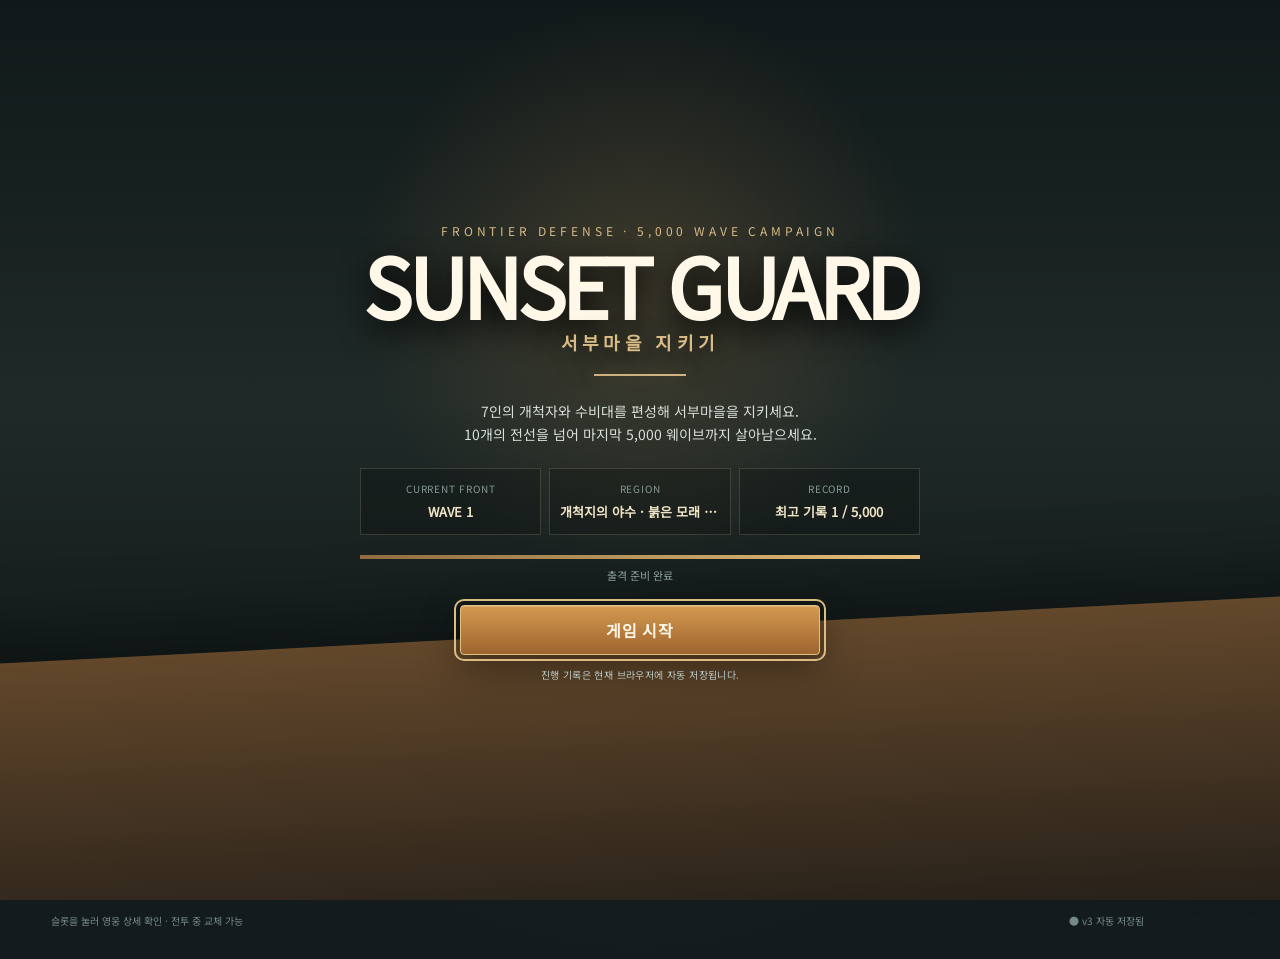
==== index.html @ 8f99daf8 "feat: integrate fullscreen landscape PWA shell" ====
<!doctype html>
<html lang="ko">
<head>
<meta charset="utf-8">
<meta name="viewport" content="width=device-width,initial-scale=1,viewport-fit=cover">
<meta name="theme-color" content="#161d1e">
<meta name="mobile-web-app-capable" content="yes">
<meta name="apple-mobile-web-app-capable" content="yes">
<meta name="apple-mobile-web-app-status-bar-style" content="black-translucent">
<link rel="manifest" href="manifest.webmanifest">
<link rel="icon" href="sunset-icon.svg" type="image/svg+xml">
<title>선셋 가드 · Frontier Edition</title>
<link rel="stylesheet" href="style.css">
<link rel="stylesheet" href="overhaul.css">
<link rel="stylesheet" href="phase3.css">
<link rel="stylesheet" href="phase3b.css">
<link rel="stylesheet" href="mobile-app.css">
</head>
<body>
<div id="bootGate" class="boot-gate" role="dialog" aria-modal="true" aria-labelledby="bootTitle">
  <div class="boot-card">
    <div class="boot-kicker">FRONTIER DEFENSE · 5,000 WAVE CAMPAIGN</div>
    <h1 id="bootTitle" class="boot-title">SUNSET GUARD<small>서부마을 지키기</small></h1>
    <div class="boot-divider"></div>
    <p class="boot-message">황혼이 지면 국경의 모든 것이 마을을 향해 움직입니다.<br>수비대를 이끌고 마지막 5,000 웨이브까지 살아남으세요.</p>
    <div class="boot-save" aria-label="저장된 진행 정보">
      <div><small>CURRENT FRONT</small><strong id="bootWave">WAVE 1</strong></div>
      <div><small>REGION</small><strong id="bootRegion">서부마을 방어전</strong></div>
      <div><small>RECORD</small><strong id="bootBest">최고 기록 1 / 5,000</strong></div>
    </div>
    <div class="boot-progress" aria-hidden="true"><i id="bootProgressFill"></i></div>
    <small id="bootStatus" class="boot-status">마을 불러오는 중…</small>
    <button id="bootStart" class="boot-start" type="button" disabled>게임 시작</button>
    <div class="boot-ready-note">진행 기록은 현재 브라우저에 자동 저장됩니다.</div>
  </div>
</div>
<header>
  <a class="brand" href="#" aria-label="선셋 가드 홈"><span class="brandmark">✦</span><span>SUNSET GUARD<small>PIXEL PROTOTYPE · 서부마을 지키기</small></span></a>
  <div class="wallet"><span class="currency"><i>◈</i><span id="gold">600</span><small>골드</small></span><span class="currency"><i>✧</i><span id="gems">120</span><small>보석</small></span><button id="settings" class="iconbtn" aria-label="설정 열기">⚙</button></div>
</header>
<main class="shell">
  <div class="top"><div><div class="eyebrow" id="chapter">CHAPTER 01 / THE WILDS</div><h1 id="region">붉은 모래의 개척지</h1><p class="tagline">해가 저물어도, 우리는 이곳을 지킨다.</p></div><div class="battle-controls"><span class="live">● AUTO BATTLE</span><button id="speed">속도 ×1</button><button id="pause">Ⅱ 일시정지</button></div></div>
  <section class="battle" id="battle">
    <canvas id="canvas" width="1440" height="600" aria-label="왼쪽 마을을 지키는 자동 방어 전장"></canvas>
    <div class="battlehud"><div class="glass"><span class="eyebrow">SUNSET TOWN</span><div>마을 내구도 <b id="hptext"></b></div><div class="bar"><i id="hpbar"></i></div></div><div class="glass wavebox"><div><b id="wave">WAVE 0001</b><span id="progress"></span></div><div class="bar"><i id="wavebar"></i></div><small>우측의 적을 막아 마을을 지키세요</small></div></div>
    <div class="phase" id="phase" role="status"></div><div id="assetStatus" class="asset-status">전장 준비 중…</div><div class="battle-caption">SUNSET COUNTY <span>PIXEL DEFENSE</span></div>
  </section>
  <div class="bottomline"><div><span class="eyebrow">YOUR DEFENDERS</span><h2>마을 수비대 <span id="count">1 / 5 배치</span></h2></div><button id="formationLink" class="textbtn">전투 배치 변경 ↗</button></div>
  <div class="squad" id="squad"></div><footer><span>슬롯을 눌러 영웅 상세 확인 · 전투 중 교체 가능</span><span id="saveStatus">로컬 자동 저장</span></footer>
</main>
<div class="launcher" id="launcher"><nav id="quickMenu" aria-label="빠른 메뉴" hidden></nav><button id="menuToggle" class="menu-toggle" aria-label="관리 메뉴 열기" aria-expanded="false" aria-controls="quickMenu"><span>✦</span><small>메뉴</small></button></div>
<div class="scrim" id="scrim" hidden></div>
<aside id="drawer" class="drawer" role="dialog" aria-modal="true" aria-labelledby="panelTitle" hidden><div class="drawhead"><div><div class="eyebrow" id="panelEnglish">HEROES</div><h2 id="panelTitle">영웅</h2></div><button id="close" aria-label="창 닫기" class="iconbtn">✕</button></div><div class="panelwallet">보유 재화 <b>◈ <span id="panelGold"></span></b><b>✧ <span id="panelGems"></span></b></div><div class="content" id="content"></div></aside>
<div id="sessionGate" class="session-gate" hidden><div><span class="eyebrow">SUNSET GUARD</span><h1>다시 마을을 지켜주세요</h1><p>로컬 세션을 종료했습니다. 진행 기록은 보관되어 있습니다.</p><button id="resumeSession" class="primary">게스트로 계속하기</button></div></div>
<div id="toast" class="toast" role="status" aria-live="polite"></div>
<script src="assets.js"></script><script>window.PixelArt=PixelArt;</script><script src="phase2-art.js"></script><script src="game.js"></script><script src="campaign.js"></script><script src="phase2-combat.js"></script><script src="phase2-ui.js"></script><script src="phase3-equipment-pre.js"></script><script src="phase3-reference.js"></script><script src="phase3-equipment.js"></script><script src="phase3-polish.js"></script><script src="phase3b-progression.js"></script><script src="boot.js"></script><script src="mobile-app.js"></script>
</body>
</html>
---- style.css ----
@font-face {
  font-family: 'Noto Sans KR';
  font-style: normal;
  font-display: swap;
  font-weight: 400;
  src: url([data-uri]) format('woff2');
  unicode-range: U+f9ca-fa0b,U+ff03-ff05,U+ff07,U+ff0a-ff0b,U+ff0d-ff19,U+ff1b,U+ff1d,U+ff20-ff5b,U+ff5d,U+ffe0-ffe3,U+ffe5-ffe6;
}
@font-face {
  font-family: 'Noto Sans KR';
  font-style: normal;
  font-display: swap;
  font-weight: 400;
  src: url([data-uri]) format('woff2');
  unicode-range: U+c779-c77b,U+c77e-c782,U+c786,U+c78b,U+c78d,U+c78f,U+c792-c793,U+c795,U+c797,U+c799-c79f,U+c7a2,U+c7a7-c7ab,U+c7ae-c7bb,U+c7bd-c7c0,U+c7c2-c7c7,U+c7c9-c7dc,U+c7de-c7ff,U+c802-c803,U+c805-c807,U+c809,U+c80b-c80f,U+c812,U+c814,U+c817-c81b,U+c81e-c81f,U+c821-c823,U+c825-c82e,U+c830-c837,U+c839-c83b,U+c83d-c840;
}
@font-face {
  font-family: 'Noto Sans KR';
  font-style: normal;
  font-display: swap;
  font-weight: 400;
  src: url([data-uri]) format('woff2');
  unicode-range: U+2541-254b,U+25a4-25a9,U+25b1,U+25b5,U+25b9,U+25bf,U+25c1,U+25c3,U+25c9-25ca,U+25cc,U+25ce,U+25d0-25d1,U+25e6,U+25ef,U+260f,U+261d,U+261f,U+262f,U+2660,U+2664,U+2667-2669,U+266d,U+266f,U+2716,U+271a,U+273d,U+2756,U+2776-277f,U+278a-2793,U+2963,U+2965,U+2ac5-2ac6,U+2acb-2acc,U+2f00,U+2f04,U+2f06,U+2f08,U+2f0a-2f0b,U+2f11-2f12,U+2f14,U+2f17-2f18,U+2f1c-2f1d,U+2f1f-2f20,U+2f23-2f26,U+2f28-2f29,U+2f2b,U+2f2d,U+2f2f-2f32,U+2f38,U+2f3c-2f40,U+2f42-2f4c,U+2f4f-2f52,U+2f54-2f58,U+2f5a-2f66,U+2f69-2f70,U+2f72-2f76,U+2f78,U+2f7a-2f7c;
}
@font-face {
  font-family: 'Noto Sans KR';
  font-style: normal;
  font-display: swap;
  font-weight: 400;
  src: url([data-uri]) format('woff2');
  unicode-range: U+215b-215e,U+2162-2169,U+2170-2179,U+2195-2199,U+21b0-21b4,U+21bc,U+21c0,U+21c4-21c5,U+21cd,U+21cf-21d4,U+21e0-21e3,U+21e6-21e9,U+2200,U+2202-2203,U+2206-2209,U+220b-220c,U+220f,U+2211,U+2213,U+221a,U+221d-2220,U+2222,U+2225-2227,U+2229-222c,U+222e,U+2234-2237,U+223d,U+2243,U+2245,U+2248,U+2250-2253,U+225a,U+2260-2262,U+2264-2267,U+226a-226b,U+226e-2273,U+2276-2277,U+2279-227b,U+2280-2287,U+228a-228b,U+2295-2297,U+22a3-22a5,U+22bb-22bc,U+22ce-22cf,U+22da-22db,U+22ee-22ef,U+2306,U+2312,U+2314,U+2467-2478;
}
@font-face {
  font-family: 'Noto Sans KR';
  font-style: normal;
  font-display: swap;
  font-weight: 400;
  src: url([data-uri]) format('woff2');
  unicode-range: U+b4,U+20a9,U+20ac,U+2190,U+24d8,U+2502,U+2514,U+2592,U+25c7-25c8,U+2663,U+3060,U+3064,U+3081,U+3088,U+30a3,U+30a6,U+30aa,U+30b5,U+30c7,U+30ca-30cb,U+30d0,U+30e3,U+30e5,U+339e,U+4e09,U+4eac,U+4f5c,U+5167-5168,U+516c,U+51fa,U+5408,U+540d,U+591a,U+5b57,U+6211,U+65b9,U+660e,U+6642,U+6700,U+6b63,U+6e2f,U+7063,U+7532,U+793e,U+81ea,U+8272,U+82b1,U+897f,U+8eca,U+91ce,U+ac38,U+ad76,U+ae84,U+aecc,U+b07d,U+b0b1,U+b215,U+b2a0,U+b310,U+b3d7,U+b52a,U+b618,U+b775,U+b797,U+bcd5,U+bd59,U+be80,U+bea8,U+bed1,U+bee4-bee5,U+c060,U+c2ef,U+c329,U+c3dc,U+c597,U+c5bd,U+c5e5,U+c69c,U+c9d6,U+ca29,U+ca5c,U+ca84,U+cc39,U+cc3b,U+ce89,U+cee5,U+cf65,U+cf85,U+d058,U+d145,U+d22d,U+d325,U+d37d,U+d3ad,U+d769,U+ff0c;
}
@font-face {
  font-family: 'Noto Sans KR';
  font-style: normal;
  font-display: swap;
  font-weight: 400;
  src: url([data-uri]) format('woff2');
  unicode-range: U+2161,U+2228,U+2299,U+2464,U+2517,U+2640,U+3042,U+304a,U+3053,U+3061,U+307f,U+3082,U+308c,U+3092,U+30a8,U+30ab,U+30ad,U+30b0,U+30b3,U+30b7,U+30c1,U+30c6,U+30c9,U+30d5,U+30d7,U+30de,U+30e0-30e1,U+30ec-30ed,U+4e0b,U+4e0d,U+4ee3,U+53f0,U+548c,U+5b89,U+5bb6,U+5c0f,U+611b,U+6771,U+6aa2,U+6bcd,U+6c34,U+6cd5,U+6d77,U+767d,U+795e,U+8ecd,U+9999,U+9ad8,U+ac07,U+ac1a,U+ac40,U+ad0c,U+ad88,U+ada4,U+ae01,U+ae65,U+aebd,U+aec4,U+afe8,U+b139,U+b205,U+b383,U+b38c,U+b42c,U+b461,U+b55c,U+b78f,U+b8fb,U+b9f7,U+bafc,U+bc99,U+bed8,U+bfcd,U+c0bf,U+c0f9,U+c167,U+c204,U+c20f,U+c22f,U+c258,U+c298,U+c2bc,U+c388,U+c501,U+c50c,U+c5b9,U+c5ce,U+c641,U+c648,U+c73d,U+ca50,U+ca61,U+cc4c,U+ceac,U+d0d4,U+d5f7,U+d6d7,U+ff1a;
}
@font-face {
  font-family: 'Noto Sans KR';
  font-style: normal;
  font-display: swap;
  font-weight: 400;
  src: url([data-uri]) format('woff2');
  unicode-range: U+2039-203a,U+223c,U+25b3,U+25b7,U+25bd,U+25cf,U+266a,U+3002,U+300b,U+304b,U+3057,U+305f,U+306a-306b,U+307e,U+308a-308b,U+3093,U+30a2,U+30af,U+30b9,U+30c3,U+30c8,U+30e9-30eb,U+33a1,U+4e00,U+524d,U+5357,U+5b50,U+7121,U+884c,U+9751,U+ac94,U+aebe,U+aecd,U+af08,U+af41,U+af49,U+b010,U+b053,U+b109,U+b11b,U+b128,U+b154,U+b291,U+b2e6,U+b301,U+b385,U+b525,U+b5b4,U+b729,U+b72f,U+b738,U+b7ff,U+b837,U+b975,U+ba67,U+bb47,U+bc1f,U+bd90,U+bfd4,U+c27c,U+c324,U+c379,U+c3e0,U+c465,U+c53b,U+c58c,U+c610,U+c653,U+c6cd,U+c813,U+c82f,U+c999,U+c9e0,U+cac4,U+cad3,U+cbd4,U+cc10,U+cc22,U+ccb8,U+ccbc,U+cda5,U+ce84,U+cea3,U+cf67,U+cfe1,U+d241,U+d30d,U+d31c,U+d391,U+d401,U+d479,U+d5c9,U+d5db,U+d649,U+d6d4;
}
@font-face {
  font-family: 'Noto Sans KR';
  font-style: normal;
  font-display: swap;
  font-weight: 400;
  src: url([data-uri]) format('woff2');
  unicode-range: U+e0,U+e2,U+395,U+3b7,U+3ba,U+2460-2461,U+25a0,U+3010-3011,U+306e,U+30f3,U+314a,U+314c,U+5927,U+65b0,U+7e41,U+97d3,U+9ad4,U+ad49,U+ae0b,U+ae0d,U+ae43,U+ae5d,U+aecf,U+af3c,U+af64,U+afd4,U+b080,U+b084,U+b0c5,U+b10c,U+b1e8,U+b2ac,U+b36e,U+b451,U+b515,U+b540,U+b561,U+b6ab,U+b6b1,U+b72c,U+b730,U+b744,U+b800,U+b8ec,U+b8f0,U+b904,U+b968,U+b96d,U+b987,U+b9d9,U+bb36,U+bb49,U+bc2d,U+bc43,U+bcf6,U+bd89,U+be57,U+be61,U+bed4,U+c090,U+c130,U+c148,U+c19c,U+c2f9,U+c36c,U+c37c,U+c384,U+c3df,U+c575,U+c584,U+c660,U+c719,U+c816,U+ca4d,U+ca54,U+cabc,U+cb49,U+cc14,U+cff5,U+d004,U+d038,U+d0b4,U+d0d3,U+d0e0,U+d0ed,U+d131,U+d1b0,U+d31f,U+d33d,U+d3a0,U+d3ab,U+d514,U+d584,U+d6a1,U+d6cc,U+d749,U+d760,U+d799;
}
@font-face {
  font-family: 'Noto Sans KR';
  font-style: normal;
  font-display: swap;
  font-weight: 400;
  src: url([data-uri]) format('woff2');
  unicode-range: U+24,U+60,U+3b9,U+3bb,U+3bd,U+2191,U+2606,U+300c-300d,U+3131,U+3134,U+3139,U+3141-3142,U+3148,U+3161,U+3163,U+321c,U+4eba,U+5317,U+ac31,U+ac77,U+ac9f,U+acb9,U+acf0-acf1,U+acfd,U+ad73,U+af3d,U+b00c,U+b04a,U+b057,U+b0c4,U+b188,U+b1cc,U+b214,U+b2db,U+b2ee,U+b304,U+b4ed,U+b518,U+b5bc,U+b625,U+b69c-b69d,U+b7ac,U+b801,U+b86c,U+b959,U+b95c,U+b985,U+ba48,U+bb58,U+bc0c,U+bc38,U+bc85,U+bc9a,U+bf40,U+c068,U+c0bd,U+c0cc,U+c12f,U+c149,U+c1e0,U+c22b,U+c22d,U+c250,U+c2fc,U+c300,U+c313,U+c370,U+c3d8,U+c557,U+c580,U+c5e3,U+c62e,U+c634,U+c6f0,U+c74d,U+c783,U+c78e,U+c796,U+c7bc,U+c92c,U+ca4c,U+cc1c,U+cc54,U+cc59,U+ce04,U+cf30,U+cfc4,U+d140,U+d321,U+d38c,U+d399,U+d54f,U+d587,U+d5d0,U+d6e8,U+d770;
}
@font-face {
  font-family: 'Noto Sans KR';
  font-style: normal;
  font-display: swap;
  font-weight: 400;
  src: url([data-uri]) format('woff2');
  unicode-range: U+d7,U+ea,U+fc,U+2192,U+25bc,U+3000,U+3137,U+3145,U+315c,U+7f8e,U+ac13,U+ac71,U+ac90,U+acb8,U+ace7,U+ad7f,U+ae50,U+aef4,U+af34,U+afbc,U+b048,U+b09a,U+b0ad,U+b0bc,U+b113,U+b125,U+b141,U+b20c,U+b2d9,U+b2ed,U+b367,U+b369,U+b374,U+b3cb,U+b4ec,U+b611,U+b760,U+b81b,U+b834,U+b8b0,U+b8e1,U+b989,U+b9d1,U+b9e1,U+b9fa,U+ba4d,U+ba78,U+bb35,U+bb54,U+bbf9,U+bc11,U+bcb3,U+bd05,U+bd95,U+bdd4,U+be10,U+bed0,U+bf51,U+c0d8,U+c232,U+c2b7,U+c2eb,U+c378,U+c500,U+c52c,U+c549,U+c568,U+c598,U+c5c9,U+c61b,U+c639,U+c67c,U+c717,U+c78a,U+c80a,U+c90c-c90d,U+c950,U+c9e7,U+cbe4,U+cca9,U+cce4,U+cdb0,U+ce78,U+ce94,U+ce98,U+cf8c,U+d018,U+d034,U+d0f1,U+d1b1,U+d280,U+d2f8,U+d338,U+d380,U+d3b4,U+d610,U+d69f,U+d6fc,U+d758;
}
@font-face {
  font-family: 'Noto Sans KR';
  font-style: normal;
  font-display: swap;
  font-weight: 400;
  src: url([data-uri]) format('woff2');
  unicode-range: U+e7,U+2022,U+203b,U+25c0,U+2605,U+2661,U+3147,U+318d,U+672c,U+8a9e,U+acaa,U+acbc,U+ad1c,U+ae4a,U+ae5c,U+b044,U+b054,U+b0c8-b0c9,U+b2a6,U+b2d0,U+b35c,U+b364,U+b428,U+b454,U+b465,U+b4b7,U+b4e3,U+b51c,U+b5a1,U+b784,U+b790,U+b7ab,U+b7f4,U+b82c,U+b835,U+b8e9,U+b8f8,U+b9d8,U+b9f9,U+ba5c,U+ba64,U+babd,U+bb18,U+bb3b,U+bbff,U+bc0d,U+bc45,U+bc97,U+bcbc,U+be45,U+be75,U+be7c,U+bfcc,U+c0b6,U+c0f7,U+c14b,U+c2b4,U+c30d,U+c4f8,U+c5bb,U+c5d1,U+c5e0,U+c5ee,U+c5fd,U+c606,U+c6c5,U+c6e0,U+c708,U+c81d,U+c820,U+c824,U+c878,U+c918,U+c96c,U+c9e4,U+c9f1,U+cc2e,U+cd09,U+cea1,U+cef5,U+cef7,U+cf64,U+cf69,U+cfe8,U+d035,U+d0ac,U+d230,U+d234,U+d2f4,U+d31d,U+d575,U+d578,U+d608,U+d614,U+d718,U+d751,U+d761,U+d78c,U+d790;
}
@font-face {
  font-family: 'Noto Sans KR';
  font-style: normal;
  font-display: swap;
  font-weight: 400;
  src: url([data-uri]) format('woff2');
  unicode-range: U+2665,U+3160,U+4e2d,U+6587,U+65e5,U+ac12,U+ac14,U+ac16,U+ac81,U+ad34,U+ade0,U+ae54,U+aebc,U+af2c,U+afc0,U+afc8,U+b04c,U+b08c,U+b099,U+b0a9,U+b0ac,U+b0ae,U+b0b8,U+b123,U+b179,U+b2e5,U+b2f7,U+b4c0,U+b531,U+b538,U+b545,U+b550,U+b5a8,U+b6f0,U+b728,U+b73b,U+b7ad,U+b7ed,U+b809,U+b864,U+b86d,U+b871,U+b9bf,U+b9f5,U+ba40,U+ba4b,U+ba58,U+ba87,U+baac,U+bbc0,U+bc16,U+bc34,U+bd07,U+bd99,U+be59,U+bfd0,U+c058,U+c0e4,U+c0f5,U+c12d,U+c139,U+c228,U+c529,U+c5c7,U+c635,U+c637,U+c735,U+c77d,U+c787,U+c789,U+c8c4,U+c989,U+c98c,U+c9d0,U+c9d3,U+cc0c,U+cc99,U+cd0c,U+cd2c,U+cd98,U+cda4,U+ce59,U+ce60,U+ce6d,U+cea0,U+d0d0-d0d1,U+d0d5,U+d14d,U+d1a4,U+d29c,U+d2f1,U+d301,U+d39c,U+d3bc,U+d4e8,U+d540,U+d5ec,U+d640,U+d750;
}
@font-face {
  font-family: 'Noto Sans KR';
  font-style: normal;
  font-display: swap;
  font-weight: 400;
  src: url([data-uri]) format('woff2');
  unicode-range: U+5e,U+25b2,U+25b6,U+314e,U+ac24,U+ace1,U+ace4,U+ae68,U+af2d,U+b0d0,U+b0e5,U+b150,U+b155,U+b193,U+b2c9,U+b2dd,U+b3c8,U+b3fc,U+b410,U+b458,U+b4dd,U+b5a0,U+b5a4,U+b5bb,U+b7b5,U+b838,U+b840,U+b86f,U+b8f9,U+b960,U+b9e5,U+bab8,U+bb50,U+bc1d,U+bc24-bc25,U+bca8,U+bcbd,U+bd04,U+bd10,U+bd24,U+be48,U+be5b,U+be68,U+c05c,U+c12c,U+c140,U+c15c,U+c168,U+c194,U+c219,U+c27d,U+c2a8,U+c2f1,U+c2f8,U+c368,U+c554-c555,U+c559,U+c564,U+c5d8,U+c5fc,U+c625,U+c65c,U+c6b1,U+c728,U+c794,U+c84c,U+c88c,U+c8e0,U+c8fd,U+c998,U+c9dd,U+cc0d,U+cc30,U+ceec,U+cf13,U+cf1c,U+cf5c,U+d050,U+d07c,U+d0a8,U+d134,U+d138,U+d154,U+d1f4,U+d2bc,U+d329,U+d32c,U+d3d0,U+d3f4,U+d3fc,U+d56b,U+d5cc,U+d600-d601,U+d639,U+d6c8,U+d754,U+d765;
}
@font-face {
  font-family: 'Noto Sans KR';
  font-style: normal;
  font-display: swap;
  font-weight: 400;
  src: url([data-uri]) format('woff2');
  unicode-range: U+3c-3d,U+2026,U+24d2,U+314b,U+ac11,U+acf3,U+ad74,U+ad81,U+adf9,U+ae34,U+af43,U+afb8,U+b05d,U+b07c,U+b110,U+b118,U+b17c,U+b180,U+b18d,U+b192,U+b2cc,U+b355,U+b378,U+b4a4,U+b4ef,U+b78d,U+b799,U+b7a9,U+b7fd,U+b807,U+b80c,U+b839,U+b9b4,U+b9db,U+ba3c,U+bab0,U+bba4,U+bc94,U+be4c,U+c154,U+c1c4,U+c26c,U+c2ac,U+c2ed,U+c4f4,U+c55e,U+c561,U+c571,U+c5b5,U+c5c4,U+c654-c655,U+c695,U+c6e8,U+c6f9,U+c724,U+c751,U+c775,U+c7a0,U+c7c1,U+c874,U+c880,U+c9d5,U+c9f8,U+cabd,U+cc29,U+cc2c,U+cca8,U+ccab,U+ccd0,U+ce21,U+ce35,U+ce7c,U+ce90,U+cee8,U+cef4,U+cfe0,U+d070,U+d0b9,U+d0c1,U+d0c4,U+d0c8,U+d15c,U+d1a1,U+d2c0,U+d300,U+d314,U+d3ed,U+d478,U+d480,U+d48d,U+d508,U+d53d,U+d5e4,U+d611,U+d61c,U+d68d,U+d6a8,U+d798;
}
@font-face {
  font-family: 'Noto Sans KR';
  font-style: normal;
  font-display: swap;
  font-weight: 400;
  src: url([data-uri]) format('woff2');
  unicode-range: U+23,U+25,U+5f,U+a9,U+ac08,U+ac78,U+aca8,U+acac,U+ace8,U+ad70,U+adc0,U+addc,U+b137,U+b140,U+b208,U+b290,U+b2f5,U+b3c5,U+b3cc,U+b420,U+b429,U+b529,U+b530,U+b77d,U+b79c,U+b7a8,U+b7c9,U+b7f0,U+b7fc,U+b828,U+b860,U+b9ad,U+b9c1,U+b9c9,U+b9dd-b9de,U+b9e8,U+ba38-ba39,U+babb,U+bc00,U+bc8c,U+bca0,U+bca4,U+bcd1,U+bcfc,U+bd09,U+bdf0,U+be60,U+c0ad,U+c0b4,U+c0bc,U+c190,U+c1fc,U+c220,U+c288,U+c2b9,U+c2f6,U+c528,U+c545,U+c558,U+c5bc,U+c5d4,U+c600,U+c644,U+c6c0,U+c6c3,U+c721,U+c798,U+c7a1,U+c811,U+c838,U+c871,U+c904,U+c990,U+c9dc,U+cc38,U+cc44,U+cca0,U+cd1d,U+cd95,U+cda9,U+ce5c,U+cf00,U+cf58,U+d150,U+d22c,U+d305,U+d328,U+d37c,U+d3f0,U+d551,U+d5a5,U+d5c8,U+d5d8,U+d63c,U+d64d,U+d669,U+d734,U+d76c;
}
@font-face {
  font-family: 'Noto Sans KR';
  font-style: normal;
  font-display: swap;
  font-weight: 400;
  src: url([data-uri]) format('woff2');
  unicode-range: U+26,U+2b,U+3e,U+40,U+7e,U+ac01,U+ac19,U+ac1d,U+aca0,U+aca9,U+acb0,U+ad8c,U+ae09,U+ae38,U+ae40,U+aed8,U+b09c,U+b0a0,U+b108,U+b204,U+b298,U+b2d8,U+b2eb-b2ec,U+b2f4,U+b313,U+b358,U+b450,U+b4e0,U+b54c,U+b610,U+b780,U+b78c,U+b791,U+b8e8,U+b958,U+b974,U+b984,U+b9b0,U+b9bc-b9bd,U+b9ce,U+ba70,U+bbfc,U+bc0f,U+bc15,U+bc1b,U+bc31,U+bc95,U+bcc0,U+bcc4,U+bd81,U+bd88,U+c0c8,U+c11d,U+c13c,U+c158,U+c18d,U+c1a1,U+c21c,U+c4f0,U+c54a,U+c560,U+c5b8,U+c5c8,U+c5f4,U+c628,U+c62c,U+c678,U+c6cc,U+c808,U+c810,U+c885,U+c88b,U+c900,U+c988,U+c99d,U+c9c8,U+cc3d-cc3e,U+cc45,U+cd08,U+ce20,U+cee4,U+d074,U+d0a4,U+d0dd,U+d2b9,U+d3b8,U+d3c9,U+d488,U+d544,U+d559,U+d56d,U+d588,U+d615,U+d648,U+d655,U+d658,U+d65c;
}
@font-face {
  font-family: 'Noto Sans KR';
  font-style: normal;
  font-display: swap;
  font-weight: 400;
  src: url([data-uri]) format('woff2');
  unicode-range: U+d,U+48,U+7c,U+ac10,U+ac15,U+ac74,U+ac80,U+ac83,U+acc4,U+ad11,U+ad50,U+ad6d,U+adfc,U+ae00,U+ae08,U+ae4c,U+b0a8,U+b124,U+b144,U+b178,U+b274,U+b2a5,U+b2e8,U+b2f9,U+b354,U+b370,U+b418,U+b41c,U+b4f1,U+b514,U+b798,U+b808,U+b824-b825,U+b8cc,U+b978,U+b9d0,U+b9e4,U+baa9,U+bb3c,U+bc18,U+bc1c,U+bc30,U+bc84,U+bcf5,U+bcf8,U+bd84,U+be0c,U+be14,U+c0b0,U+c0c9,U+c0dd,U+c124,U+c2dd,U+c2e4,U+c2ec,U+c54c,U+c57c-c57d,U+c591,U+c5c5-c5c6,U+c5ed,U+c608,U+c640,U+c6b8,U+c6d4,U+c784,U+c7ac,U+c800-c801,U+c9c1,U+c9d1,U+cc28,U+cc98,U+cc9c,U+ccad,U+cd5c,U+cd94,U+cd9c,U+cde8,U+ce68,U+cf54,U+d0dc,U+d14c,U+d1a0,U+d1b5,U+d2f0,U+d30c,U+d310,U+d398,U+d45c,U+d50c,U+d53c,U+d560,U+d568,U+d589,U+d604,U+d6c4,U+d788;
}
@font-face {
  font-family: 'Noto Sans KR';
  font-style: normal;
  font-display: swap;
  font-weight: 400;
  src: url([data-uri]) format('woff2');
  unicode-range: U+39,U+49,U+4d-4e,U+a0,U+ac04,U+ac1c,U+ac70,U+ac8c,U+acbd,U+acf5,U+acfc,U+ad00,U+ad6c,U+adf8,U+b098,U+b0b4,U+b294,U+b2c8,U+b300,U+b3c4,U+b3d9,U+b4dc,U+b4e4,U+b77c,U+b7ec,U+b85d,U+b97c,U+b9c8,U+b9cc,U+ba54,U+ba74,U+ba85,U+baa8,U+bb34,U+bb38,U+bbf8,U+bc14,U+bc29,U+bc88,U+bcf4,U+bd80,U+be44,U+c0c1,U+c11c,U+c120,U+c131,U+c138,U+c18c,U+c218,U+c2b5,U+c2e0,U+c544,U+c548,U+c5b4,U+c5d0,U+c5ec,U+c5f0,U+c601,U+c624,U+c694,U+c6a9,U+c6b0,U+c6b4,U+c6d0,U+c704,U+c720,U+c73c,U+c740,U+c744,U+c74c,U+c758,U+c77c,U+c785,U+c788,U+c790-c791,U+c7a5,U+c804,U+c815,U+c81c,U+c870,U+c8fc,U+c911,U+c9c4,U+ccb4,U+ce58,U+ce74,U+d06c,U+d0c0,U+d130,U+d2b8,U+d3ec,U+d504,U+d55c,U+d569,U+d574,U+d638,U+d654,U+d68c;
}
@font-face {
  font-family: 'Noto Sans KR';
  font-style: normal;
  font-display: swap;
  font-weight: 400;
  src: url([data-uri]) format('woff2');
  unicode-range: U+20-22,U+27-2a,U+2c-38,U+3a-3b,U+3f,U+41-47,U+4a-4c,U+4f-5d,U+61-7b,U+7d,U+a1,U+ab,U+ae,U+b7,U+bb,U+bf,U+2013-2014,U+201c-201d,U+2122,U+ac00,U+ace0,U+ae30,U+b2e4,U+b85c,U+b9ac,U+c0ac,U+c2a4,U+c2dc,U+c774,U+c778,U+c9c0,U+d558;
}
@font-face {
  font-family: 'Noto Sans KR';
  font-style: normal;
  font-display: swap;
  font-weight: 400;
  src: url([data-uri]) format('woff2');
  unicode-range: U+0000-00FF,U+0131,U+0152-0153,U+02BB-02BC,U+02C6,U+02DA,U+02DC,U+0304,U+0308,U+0329,U+2000-206F,U+20AC,U+2122,U+2191,U+2193,U+2212,U+2215,U+FEFF,U+FFFD;
}
:root{color-scheme:dark;--bg:#131b1d;--panel:#1b2629;--line:#354143;--gold:#dbbd83;--muted:#92a0a1;--ink:#f0ebdf;--green:#92b2a3}*{box-sizing:border-box}body{margin:0;background:radial-gradient(ellipse at top,#263234,var(--bg) 70%);color:var(--ink);font:14px/1.55 'Noto Sans KR','Segoe UI','Malgun Gothic',system-ui,sans-serif}button,input,select{font:inherit}button{cursor:pointer;border:1px solid var(--line);background:#243135;color:var(--ink);border-radius:9px;padding:11px 16px;transition:background .18s,border-color .18s,transform .18s}button:hover{border-color:var(--gold);background:#344043}button:active{transform:translateY(1px)}button:disabled{opacity:.38;cursor:not-allowed}button:focus-visible,a:focus-visible,select:focus-visible,input:focus-visible{outline:2px solid var(--gold);outline-offset:4px}button.active,.primary{background:var(--gold);color:#262c29;border-color:var(--gold)}[hidden]{display:none!important}header{height:90px;display:flex;align-items:center;justify-content:space-between;padding:0 4vw;border-bottom:1px solid #ffffff0b;background:#131b1d80}.brand{display:flex;gap:14px;align-items:center;text-decoration:none;color:var(--ink);font:600 23px Georgia,serif;letter-spacing:2px}.brandmark{display:grid;place-items:center;color:var(--gold);width:48px;height:48px;border:1px solid #a48a5755;border-radius:50%;font-size:30px}.brand small{display:block;font:9px system-ui;letter-spacing:2px;color:var(--muted);margin-top:7px}.wallet{display:flex;align-items:center;gap:28px}.currency{display:grid;grid-template-columns:20px auto;column-gap:6px;font-size:17px}.currency i{grid-row:span 2;color:var(--gold);font-style:normal;font-size:24px}.currency small{font-size:9px;color:var(--muted);letter-spacing:1px}.iconbtn{width:42px;height:42px;display:grid;place-items:center;padding:0;font-size:20px}.shell{max-width:1680px;padding:25px 4vw 30px;margin:auto}.top{display:flex;align-items:center;justify-content:space-between;gap:12px;margin-bottom:18px}.eyebrow{font-size:9px;letter-spacing:2.1px;color:var(--gold);font-weight:700}h1{font-size:26px;font-weight:600;letter-spacing:-.8px;margin:4px 0}h2{font-size:22px;margin:4px 0}h3{font-size:15px;margin:24px 0 12px}p{color:var(--muted)}.tagline{margin:4px 0 0;font-size:11px}.battle-controls{display:flex;align-items:center;gap:8px}.live{font-size:9px;color:var(--green);letter-spacing:1px;margin-right:14px}.battle{position:relative;border:1px solid #9c895c6b;overflow:hidden;border-radius:12px;box-shadow:0 24px 65px #0004;background:#253538}canvas{width:100%;display:block;aspect-ratio:1440/600}.battlehud{position:absolute;top:20px;left:20px;right:20px;display:flex;justify-content:space-between;pointer-events:none}.glass{background:linear-gradient(120deg,#18272bec,#203032c9);backdrop-filter:blur(10px);border:1px solid #d1c29433;padding:13px 17px;border-radius:8px;min-width:220px;font-size:11px}.glass b{font-weight:500;float:right;margin-left:20px}.glass .eyebrow{display:block;margin-bottom:7px}.bar{height:5px;background:#080f1280;border-radius:8px;margin-top:9px;overflow:hidden}.bar i{display:block;height:100%;background:var(--green)}#wavebar{background:var(--gold)}.wavebox b{float:none;margin:0}.wavebox small{display:block;color:#bec5b8;font-size:9px;margin-top:7px}#progress{float:right}.phase{position:absolute;top:33%;left:50%;transform:translateX(-50%);font-size:24px;font-weight:800;white-space:nowrap;color:#fff4cf;text-shadow:0 2px 12px #000}.battle-caption{position:absolute;bottom:15px;left:22px;letter-spacing:3px;font:10px Georgia;color:#fff2d0a0}.battle-caption span{margin-left:12px;font-size:8px}.asset-status{position:absolute;inset:0;display:grid;place-items:center;background:#172429d9;color:var(--gold)}.bottomline{display:flex;justify-content:space-between;align-items:center;margin:22px 0 13px}.bottomline h2{font-size:17px}.bottomline h2 span{color:var(--muted);font:11px system-ui;margin-left:12px}.textbtn{background:none;border-color:transparent;font-size:11px;color:var(--gold)}.squad{display:grid;grid-template-columns:repeat(5,1fr);gap:12px}.slot{height:100px;text-align:left;display:flex;align-items:center;gap:13px;background:linear-gradient(135deg,#2a383a,#1a262a);position:relative;overflow:hidden;padding:10px}.slot img{height:115px;width:74px;object-fit:cover;object-position:center 8%;align-self:start}.slot strong{display:block;font-size:14px}.slot small{display:block;color:var(--muted);font-size:10px}.slot .power{color:var(--gold);margin-top:5px}.slot em{position:absolute;right:11px;top:6px;font:10px Georgia;color:#a3a486}.empty-icon{width:60px;text-align:center;color:var(--gold);font-size:24px}footer{display:flex;justify-content:space-between;gap:20px;color:#77898b;font-size:10px;margin-top:18px;padding-right:85px}.launcher{position:fixed;right:24px;bottom:23px;z-index:6;display:flex;flex-direction:column;align-items:flex-end;gap:12px}.menu-toggle{width:66px;height:66px;border-radius:50%;background:linear-gradient(145deg,#e4c990,#b99b60);color:#263234;border:2px solid #f5ddaa;box-shadow:0 6px 32px #0008;display:grid;place-content:center;padding:0;line-height:1.1}.menu-toggle span{font-size:29px}.menu-toggle small{font-size:9px;margin-top:4px;font-weight:700}.menu-toggle:hover{background:#e6ca90}.launcher nav{display:grid;grid-template-columns:repeat(2,105px);gap:8px;padding:12px;background:#182529f5;border:1px solid #75674c;border-radius:14px;box-shadow:0 15px 50px #0008}.quick-item{display:flex;flex-direction:column;align-items:center;gap:7px;padding:12px 7px;font-size:11px;background:#263438}.quick-item svg{width:25px;height:25px;color:var(--gold)}.scrim{position:fixed;inset:0;background:#08111466;backdrop-filter:blur(3px);z-index:10}.drawer{position:fixed;right:22px;top:24px;bottom:24px;width:min(570px,calc(100vw - 44px));z-index:11;background:linear-gradient(140deg,#223034,#172429);border:1px solid #7b76564d;border-radius:16px;box-shadow:0 25px 100px #0009;display:flex;flex-direction:column;animation:pop .2s ease-out;overflow:hidden}@keyframes pop{from{opacity:0;transform:translateY(12px) scale(.98)}to{opacity:1;transform:none}}.drawhead{display:flex;justify-content:space-between;align-items:center;padding:24px 24px 15px}.drawhead h2{margin:4px 0 0}.panelwallet{display:flex;gap:14px;border-bottom:1px solid var(--line);padding:0 24px 15px;font-size:10px;color:var(--muted)}.panelwallet b{color:var(--gold);font-weight:500}.content{overflow:auto;padding:20px 24px 24px;flex:1;scrollbar-width:thin;scrollbar-color:#596462 transparent}.notice{padding:12px 14px;border:1px solid #9a885333;background:#b5a36a0b;border-radius:8px;color:#c2b795;font-size:11px;line-height:1.7;margin:0 0 16px}.sectionline{display:flex;align-items:center;justify-content:space-between;margin:0 0 12px}.sectionline small{color:var(--muted);font-size:10px}.hero-grid{display:grid;grid-template-columns:repeat(3,1fr);gap:10px}.hero-card{padding:0;overflow:hidden;text-align:left;border-radius:10px;background:#233135;position:relative}.hero-card .art{height:155px;position:relative;background:radial-gradient(ellipse at 50% 80%,#806f4c88,#1a292d);overflow:hidden}.hero-card img{width:100%;height:245px;object-fit:cover;object-position:50% 8%;display:block}.hero-card .cardtext{padding:11px}.hero-card strong{display:block;font-size:13px}.hero-card small{display:block;color:var(--muted);font-size:10px}.hero-card .power{color:var(--gold);font-size:10px;margin-top:5px}.hero-card.locked .art{filter:grayscale(1);opacity:.58}.hero-card.locked .cardtext{color:#99a1a0}.locktag{position:absolute;top:8px;right:7px;background:#112022b8;border-radius:4px;padding:3px 6px;font-size:8px;letter-spacing:.4px}.sectionspace{margin-top:25px}.hero-profile{display:flex;gap:18px;align-items:center;border:1px solid #8b7b514a;padding:12px;border-radius:11px;background:radial-gradient(ellipse at left,#5e594140,#223135);margin:12px 0}.hero-profile img{width:100px;height:126px;object-fit:cover;object-position:top}.hero-profile h2{font-size:23px}.hero-profile p{font-size:11px;margin:5px 0}.hero-profile .cp{color:var(--gold);font-size:16px}.status-summary{display:grid;grid-template-columns:1fr 1fr;gap:8px}.summary-card{padding:12px;border:1px solid var(--line);border-radius:9px;background:#ffffff03}.summary-card small{display:block;font-size:10px;color:var(--muted)}.summary-card strong{font-size:13px}.gear-summary{display:flex;gap:5px;margin-top:8px}.gear-summary img{width:30px;height:30px;background:#111e23;border-radius:6px}.subtabs{display:flex;gap:6px;margin:18px 0 14px}.subtabs button{flex:1;font-size:12px;padding:10px}.stats{display:grid;grid-template-columns:1fr 1fr;gap:7px;margin:14px 0}.stat{background:#ffffff04;border:1px solid #ffffff08;padding:10px;border-radius:7px;font-size:13px}.stat small{display:block;color:var(--muted);font-size:10px;margin-bottom:3px}.row{display:flex;align-items:center;justify-content:space-between;gap:12px;padding:13px 12px;border:1px solid var(--line);border-radius:9px;margin-bottom:8px;background:#ffffff02}.row strong{font-size:12px}.row p{font-size:10px;margin:3px 0}.row button{padding:8px 10px;font-size:11px;white-space:nowrap}.row img{width:48px;height:48px;object-fit:contain;flex-shrink:0}.row .grow{flex:1;min-width:0}.badge{font-size:9px;color:var(--gold);margin-left:5px}.dim{color:var(--muted);font-size:11px}.equipment-slots{display:grid;grid-template-columns:repeat(3,1fr);gap:8px;margin:12px 0}.equipment-slot{border:1px solid var(--line);border-radius:9px;padding:10px 5px;text-align:center;font-size:10px;background:#142127}.equipment-slot img{width:44px;height:44px;display:block;margin:0 auto 4px}.equipment-slot small{display:block;color:var(--muted)}.charselect{width:100%;background:#26373b;color:var(--ink);padding:10px;border:1px solid #53635f;border-radius:8px;margin:0 0 12px}.filters{display:flex;gap:6px;margin-bottom:12px}.filters button{font-size:10px;padding:6px 12px}.formation{height:185px;position:relative;border:1px solid #716b494f;border-radius:10px;background:radial-gradient(ellipse at center,#3d4f47,#15242a);margin-bottom:16px}.formation:after{content:'← 마을     /     적 진입 ←';position:absolute;bottom:8px;left:0;right:0;text-align:center;font-size:9px;color:var(--muted);pointer-events:none}.formation .form-slot{position:absolute;width:58px;height:55px;padding:0;background:#20332d;border-color:#83957565}.form-slot img{height:45px;width:40px;object-fit:cover;object-position:top}.form-slot small{position:absolute;right:4px;bottom:0;font-size:9px}.deploy{display:flex;gap:5px;margin-top:10px}.deploy button{flex:1;font-size:10px;padding:7px 4px}.town-art{width:100%;height:130px;object-fit:cover;object-position:left;border-radius:9px;margin-bottom:14px}.shop-banner{padding:22px;border-radius:10px;background:radial-gradient(ellipse at top right,#6c604755,#293a3d);border:1px solid #a0895655;margin-bottom:14px}.shop-banner h2{font:25px Georgia,serif;color:var(--gold)}.shop-banner p{font-size:11px}.result-card{padding:15px;border:1px solid var(--gold);border-radius:10px;background:#86724717;text-align:center;margin-bottom:16px}.result-card img{height:95px;width:80px;object-fit:cover;object-position:top}.result-card strong{display:block}.setting label{display:block;width:100%;font-size:12px}.setting input{display:block;width:100%;accent-color:var(--gold);margin-top:10px}.setting output{float:right;color:var(--gold)}.help{font-size:11px;color:var(--muted);line-height:1.9}.testgrid{display:flex;gap:6px;flex-wrap:wrap}.testgrid button{font-size:10px;padding:8px}details summary{cursor:pointer;font-size:12px;color:var(--gold);margin:20px 0 12px}.toast{position:fixed;bottom:26px;left:50%;transform:translateX(-50%);max-width:85vw;padding:13px 22px;background:#e1c793;color:#19272a;border-radius:8px;z-index:30;box-shadow:0 5px 30px #0007;opacity:0;pointer-events:none;transition:opacity .2s;text-align:center;font-size:12px}.toast.show{opacity:1}.session-gate{position:fixed;inset:0;background:#0e1a20eF;backdrop-filter:blur(18px);z-index:25;display:grid;place-items:center;text-align:center}.session-gate>div{max-width:90vw;padding:25px}.session-gate p{font-size:12px}.group-title{margin:22px 0 10px;font-size:11px;color:var(--gold);letter-spacing:1px}
@media(max-width:1000px){header{height:70px;padding:0 20px}.shell{padding:18px 20px}.brand{font-size:18px}.wallet{gap:16px}.slot{gap:4px;height:90px}.slot img{width:50px;height:90px}.slot strong{font-size:12px}.live{display:none}.glass{min-width:175px}.battlehud{top:12px;left:12px;right:12px}.top h1{font-size:22px}.squad{gap:7px}.drawer{top:12px;bottom:12px;right:12px}.launcher{bottom:16px;right:16px}}@media(max-width:650px){header{padding:0 12px;height:66px}.brandmark{display:none}.brand{font-size:15px;letter-spacing:1px}.brand small{font-size:7px;letter-spacing:.5px}.wallet{gap:10px}.currency{font-size:13px}.currency i{font-size:19px}.currency small{font-size:8px}.shell{padding:15px 10px}.top{align-items:flex-end}.top h1{font-size:18px}.tagline{display:none}.battle-controls{gap:4px}.battle-controls button{font-size:10px;padding:8px}.eyebrow{font-size:8px}.battle{min-height:285px}canvas{height:285px;width:100%;object-fit:cover}.battlehud{left:8px;right:8px;top:8px}.glass{padding:7px;min-width:140px;font-size:9px}.glass .eyebrow{font-size:7px}.wavebox small{display:none}.phase{font-size:14px}.squad{grid-template-columns:repeat(5,1fr);gap:4px}.slot{height:110px;padding:5px;display:block;text-align:center}.slot img{width:40px;height:52px}.slot strong{font-size:10px}.slot small{font-size:8px}.slot .power{font-size:8px;margin-top:2px}.slot em{font-size:8px;right:4px}.empty-icon{width:auto;height:50px}.bottomline h2{font-size:14px}.bottomline h2 span{font-size:9px;margin-left:4px}.drawer{inset:8px;width:auto;border-radius:12px}.drawhead{padding:17px 18px 10px}.content{padding:16px 18px}.hero-grid{gap:8px}.hero-card .art{height:130px}.hero-card img{height:215px}.hero-card .cardtext{padding:8px}footer{font-size:8px;display:block;padding-right:65px}.menu-toggle{width:59px;height:59px}}@media(max-height:550px) and (orientation:landscape){header{height:52px}.shell{padding-top:10px}.top{margin-bottom:8px}.tagline{display:none}.top h1{font-size:17px}.battle{max-height:260px}canvas{height:260px;object-fit:cover}.squad .slot{height:72px}.slot img{height:75px}.drawer{top:7px;bottom:7px}.drawhead{padding:12px 18px}.content{padding:12px 18px}.launcher nav{grid-template-columns:repeat(3,92px)}.quick-item{padding:8px}.bottomline{margin-top:12px}.glass{padding:7px 12px}}
/* Keep both frontlines visible at every aspect ratio. */
@media(max-width:650px){.battle{min-height:0}canvas{height:auto;object-fit:contain}.glass{min-width:125px}.glass b{margin-left:5px}.battle-caption{font-size:7px;bottom:6px;left:9px}.battle-caption span{font-size:6px}.bar{margin-top:5px}.phase{top:45%;font-size:12px}}
@media(max-height:550px) and (orientation:landscape){.battle{max-height:none}canvas{height:auto;object-fit:contain}}
.brand small,.bottomline h2 span{font-family:'Noto Sans KR',system-ui,sans-serif}
---- overhaul.css ----
/* Phase 1 mobile-game launch shell */
body.booting{overflow:hidden}
.boot-gate{position:fixed;inset:0;z-index:10000;display:grid;place-items:center;overflow:hidden;background:radial-gradient(circle at 50% 32%,rgba(205,147,78,.2),transparent 32%),linear-gradient(180deg,#101819 0%,#1f2927 45%,#0a1112 100%);color:#fff8e9;transition:opacity .42s ease,transform .42s ease}
.boot-gate[hidden]{display:none}
.boot-gate::before{content:"";position:absolute;inset:0;opacity:.24;pointer-events:none;background-image:linear-gradient(rgba(255,255,255,.018) 1px,transparent 1px),linear-gradient(90deg,rgba(255,255,255,.018) 1px,transparent 1px);background-size:4px 4px}
.boot-gate::after{content:"";position:absolute;left:-8%;right:-8%;bottom:-9vh;height:39vh;transform:skewY(-3deg);background:linear-gradient(180deg,rgba(118,82,46,.8),rgba(31,28,24,.96));box-shadow:0 -24px 70px rgba(0,0,0,.35)}
.boot-gate.leaving{opacity:0;transform:scale(1.025);pointer-events:none}
.boot-card{position:relative;z-index:2;width:min(680px,92vw);text-align:center;padding:32px 24px 28px}
.boot-kicker{font-size:12px;letter-spacing:.32em;color:#d8bb87;text-transform:uppercase}
.boot-title{margin:8px 0 2px;font-size:clamp(42px,8vw,82px);line-height:.9;letter-spacing:-.055em;text-shadow:0 10px 30px #000}
.boot-title small{display:block;margin-top:12px;font-size:clamp(13px,2vw,18px);letter-spacing:.24em;font-weight:600;color:#d8bb87}
.boot-divider{width:92px;height:2px;background:#d8bb87;margin:24px auto;box-shadow:0 0 20px rgba(216,187,135,.45)}
.boot-message{margin:0 auto 22px;max-width:520px;color:#d7dfd9;line-height:1.65}
.boot-save{display:grid;grid-template-columns:repeat(3,1fr);gap:8px;margin:20px auto;max-width:560px}
.boot-save>div{min-width:0;padding:12px 10px;border:1px solid rgba(230,211,173,.18);background:rgba(0,0,0,.18);backdrop-filter:blur(8px)}
.boot-save small{display:block;color:#879995;font-size:10px;letter-spacing:.08em;margin-bottom:5px}
.boot-save strong{display:block;overflow:hidden;text-overflow:ellipsis;white-space:nowrap;font-size:13px;color:#f0e3c5}
.boot-progress{height:4px;max-width:560px;margin:18px auto 8px;background:rgba(255,255,255,.08);overflow:hidden}
.boot-progress>i{display:block;width:8%;height:100%;background:linear-gradient(90deg,#8f6d3f,#e6c07c);transition:width .14s ease}
.boot-status{display:block;min-height:20px;color:#8fa19d;font-size:11px}
.boot-start{margin-top:18px;min-width:min(360px,82vw);padding:16px 26px;border:1px solid #e1bf7d;border-radius:4px;background:linear-gradient(180deg,#d49a50,#9d642f);color:#fff8e9;font:700 16px/1 "Noto Sans KR",system-ui;letter-spacing:.04em;box-shadow:0 12px 40px rgba(0,0,0,.38),inset 0 1px rgba(255,255,255,.22);cursor:pointer;transition:transform .16s ease,filter .16s ease,opacity .16s ease}
.boot-start:hover:not(:disabled){transform:translateY(-2px);filter:brightness(1.08)}
.boot-start:active:not(:disabled){transform:translateY(0)}
.boot-start:disabled{opacity:.38;cursor:wait}
.boot-ready-note{margin-top:12px;color:#80908d;font-size:10px;letter-spacing:.04em}.boot-gate.ready .boot-ready-note{color:#b9c9c4}
@media(max-width:720px){.boot-card{padding:22px 16px}.boot-save{grid-template-columns:1fr}.boot-save>div{padding:8px 10px}.boot-message{font-size:13px}}
@media(max-height:520px) and (orientation:landscape){.boot-card{width:min(760px,94vw);padding:12px 18px}.boot-title{font-size:44px}.boot-title small{margin-top:6px;font-size:12px}.boot-divider{margin:10px auto}.boot-message{margin-bottom:8px;font-size:12px;line-height:1.4}.boot-save{grid-template-columns:repeat(3,1fr);margin:8px auto}.boot-save>div{padding:7px 8px}.boot-progress{margin:8px auto 4px}.boot-start{margin-top:7px;padding:12px 22px}.boot-ready-note{margin-top:5px}}
---- phase3.css ----
/* Phase 3: uploaded formation/seven-hero reference adapted to the modular build. */
.phase3-bulk{display:flex;align-items:center;gap:6px;margin:14px 0;padding:9px 10px;border:1px solid #766c4e55;border-radius:9px;background:#101c20}.phase3-bulk span{margin-right:auto;font-size:11px;color:var(--muted)}.phase3-bulk button{padding:6px 10px;font-size:10px}.phase3-bulk button.active{border-color:var(--gold);background:#51452d;color:#fff2c8}
.phase3-signature{display:grid;grid-template-columns:auto 1fr;gap:3px 10px;margin-top:9px;padding:9px 11px;border-left:2px solid var(--gold);background:#9d7d4014;border-radius:0 7px 7px 0}.phase3-signature small{font-size:9px;color:var(--muted)}.phase3-signature b{font-size:11px;color:#f3dfb1}
.phase3-formation-tools{display:flex;align-items:center;justify-content:space-between;gap:12px;margin:0 0 10px;padding:10px 12px;border:1px solid #766c4e55;border-radius:9px;background:#142328}.phase3-formation-tools strong,.phase3-formation-tools small{display:block}.phase3-formation-tools small{margin-top:3px;font-size:9px;color:var(--muted)}.phase3-formation-tools button{white-space:nowrap}
.formation{background:linear-gradient(90deg,#25352f 0 48%,#344239 48% 62%,#18262a 62% 100%)}.formation:before{content:'후방  ·  전방';position:absolute;top:7px;left:20px;right:20px;text-align:center;font-size:9px;letter-spacing:.15em;color:#a8b2a888;pointer-events:none}.formation .form-slot{transition:left .18s ease,top .18s ease,transform .18s ease}.formation .form-slot:hover{transform:translateY(-2px)}
.phase3-progress{margin:0 0 20px;padding:15px;border:1px solid #a0895655;border-radius:10px;background:radial-gradient(ellipse at top right,#6c604733,#17262b)}.phase3-progress h3{margin:5px 0 12px}.phase3-progress-grid{display:grid;grid-template-columns:repeat(3,minmax(0,1fr));gap:7px}.phase3-progress-grid>div{padding:9px;border:1px solid #ffffff12;border-radius:7px;background:#0d171a66}.phase3-progress-grid small,.phase3-progress-grid b{display:block}.phase3-progress-grid small{font-size:9px;color:var(--muted)}.phase3-progress-grid b{margin-top:3px;font-size:12px;color:#f3dfb1}.phase3-checkpoints{display:flex;flex-wrap:wrap;gap:5px;margin-top:10px}.phase3-checkpoints button{font-size:9px;padding:6px 8px}
.equipment-slots.paperdoll{display:grid;grid-template-columns:repeat(4,minmax(0,1fr));grid-template-rows:repeat(5,74px);grid-template-areas:'. hat weapon .' 'outfit hero hero necklace' '. hero hero ring1' 'badge hero hero ring2' '. boots boots .';gap:7px;max-width:470px;margin:14px auto 20px}.paperdoll-hero{grid-area:hero;min-width:0;min-height:0;display:grid;place-items:center;background:radial-gradient(ellipse,#78644355,transparent 72%);border-radius:12px}.paperdoll-hero canvas{width:100%;height:100%;max-height:232px}.equipment-slots.paperdoll .equipment-slot{min-height:0;padding:5px 3px;color:var(--ink);overflow:hidden;font-size:9px;display:flex;align-items:center;flex-direction:column;justify-content:center;line-height:1.25}.equipment-slots.paperdoll .equipment-slot.equipped{border-color:#a8925c;background:#34352b}.equipment-slots.paperdoll .equipment-slot.active{outline:2px solid var(--gold);color:var(--ink)}.equipment-slots.paperdoll .equipment-slot canvas{width:36px;height:36px;display:block;margin:2px auto}.empty-gear{display:block;height:32px;line-height:32px;font-size:22px;color:#748683}.equipment-slot[data-v3-gear-slot="boots"]{width:calc(50% - 4px);justify-self:center}.slot-picker{padding:11px;border:1px solid #a8925c;border-radius:10px;margin-bottom:14px;background:#18272c}.slot-picker>.sectionline{margin-bottom:8px}
@media(max-width:720px){.phase3-progress-grid{grid-template-columns:1fr}.phase3-formation-tools{align-items:flex-start}.phase3-bulk{flex-wrap:wrap}.phase3-bulk span{width:100%;margin:0}.equipment-slots.paperdoll{grid-template-rows:repeat(5,64px);gap:5px}.equipment-slots.paperdoll .equipment-slot{font-size:8px}}
---- phase3b.css ----
/* Phase 3B progression / missions / gear quality */
.phase3b-economy,.phase3b-missions,.phase3b-achievements,.phase3b-farm{margin:16px 0;padding:14px;border:1px solid #806f4f55;border-radius:10px;background:#122126cc}
.phase3b-space{margin-top:18px}.economy-grid{display:grid;grid-template-columns:repeat(3,minmax(0,1fr));gap:7px;margin-top:10px}.economy-grid>div{padding:10px;border:1px solid #ffffff12;border-radius:8px;background:#0c171a}.economy-grid small,.economy-grid b{display:block}.economy-grid small{font-size:9px;color:var(--muted)}.economy-grid b{margin-top:4px;color:#ecd39b}
.mission-row,.achievement-row{display:flex;align-items:center;gap:10px;padding:11px 0;border-bottom:1px solid #ffffff0c}.mission-row:last-child,.achievement-row:last-child{border-bottom:0}.mission-row p,.achievement-row p{margin:3px 0 0;font-size:10px;color:var(--muted)}.mission-row button,.achievement-row button{flex:0 0 auto;white-space:nowrap}
.mission-bar{height:4px;margin-top:7px;background:#0a1215;border-radius:4px;overflow:hidden}.mission-bar i{display:block;height:100%;background:linear-gradient(90deg,#8c6c3f,#e1bf77);border-radius:4px}
.phase3b-gear-meta{margin-top:5px;font-size:10px;color:#b5c0bc}.gear-rarity{font-weight:800;letter-spacing:.04em}.rarity-common{color:#b7c0bd}.rarity-uncommon{color:#9fd08f}.rarity-rare{color:#8ebbe9}.rarity-epic{color:#c6a0ef}.rarity-legendary{color:#f2c568;text-shadow:0 0 12px #e5a84a55}
.phase3b-farm .phase3-checkpoints{margin-top:10px}.phase3b-farm .primary{border-color:#e2bd77;background:#8b6134;color:#fff8e9}
@media(max-width:720px){.economy-grid{grid-template-columns:1fr}.mission-row,.achievement-row{align-items:flex-start}.mission-row button,.achievement-row button{font-size:10px;padding:7px 8px}}
---- mobile-app.css ----
/* Latest mobile layout: one logical landscape surface in both physical orientations. */
html{overscroll-behavior:none;-webkit-text-size-adjust:100%}body{-webkit-tap-highlight-color:transparent}button,.slot,.hero-card,.quick-item,.form-slot{touch-action:manipulation}
html.force-landscape{--app-w:var(--mobile-vvw,100vw);--app-h:var(--mobile-vvh,100dvh);--app-header:32px;--app-gap:3px;--safe-l:max(5px,env(safe-area-inset-left));--safe-r:max(5px,env(safe-area-inset-right));--safe-t:max(2px,env(safe-area-inset-top));--safe-b:max(2px,env(safe-area-inset-bottom));width:100vw;height:100dvh;overflow:hidden!important;background:#131b1d}
html.force-landscape body{position:fixed!important;left:0;top:0;width:var(--app-w)!important;height:var(--app-h)!important;min-width:0!important;min-height:0!important;margin:0!important;padding:0!important;overflow:hidden!important;background:#131b1d;overscroll-behavior:none}
@media(pointer:coarse) and (orientation:portrait){html.force-landscape body{left:50%!important;top:50%!important;transform:translate(-50%,-50%) rotate(90deg)!important;transform-origin:center!important}}
html.force-landscape .boot-gate,html.force-landscape .session-gate{position:absolute!important;inset:0!important;width:100%!important;height:100%!important}
html.force-landscape .boot-card{width:min(660px,92%)!important;max-height:96%!important;padding:16px 18px!important}.force-landscape .boot-title{font-size:clamp(38px,8vh,68px)!important}.force-landscape .boot-divider{margin:12px auto!important}.force-landscape .boot-message{font-size:11px!important;margin-bottom:10px!important}.force-landscape .boot-save{margin:10px auto!important;grid-template-columns:repeat(3,1fr)!important}.force-landscape .boot-save>div{padding:7px!important}.force-landscape .boot-progress{margin:8px auto 4px!important}.force-landscape .boot-start{margin-top:7px!important;padding:11px 20px!important}.force-landscape .boot-ready-note{margin-top:5px!important}
html.force-landscape header{position:absolute!important;z-index:8;left:0;right:0;top:0;height:calc(var(--app-header) + var(--safe-t))!important;padding:var(--safe-t) var(--safe-r) 0 var(--safe-l)!important;display:flex;align-items:center;background:#111a1df2;border-bottom:1px solid #ffffff12}.force-landscape .brand{font-size:12px!important;letter-spacing:1px!important;gap:6px!important;line-height:1}.force-landscape .brandmark{width:26px!important;height:26px!important;font-size:16px!important}.force-landscape .brand small,.force-landscape .currency small{display:none!important}.force-landscape .wallet{gap:6px!important;margin-left:auto}.force-landscape .currency{grid-template-columns:12px auto!important;column-gap:2px!important;font-size:11px!important}.force-landscape .currency i{font-size:14px!important}.force-landscape .iconbtn{width:30px!important;height:30px!important;min-height:30px!important;padding:0!important}
html.force-landscape .shell{position:absolute!important;inset:calc(var(--app-header) + var(--safe-t)) var(--safe-r) var(--safe-b) var(--safe-l)!important;max-width:none!important;width:auto!important;height:auto!important;min-width:0!important;min-height:0!important;margin:0!important;padding:var(--app-gap)!important;overflow:hidden!important;display:grid!important;grid-template-columns:minmax(0,1fr)!important;grid-template-rows:minmax(0,1fr) 16px 46px!important;gap:var(--app-gap)!important}
.force-landscape .top{position:absolute!important;z-index:5;top:6px;left:6px;right:6px;height:26px!important;min-height:0!important;margin:0!important;padding:2px 4px 2px 7px!important;display:flex!important;align-items:center!important;justify-content:space-between!important;gap:6px!important;overflow:hidden!important;border:1px solid #ffffff12;border-radius:7px;background:#142326d9}.force-landscape .top>div:first-child{min-width:0;display:flex!important;align-items:center!important;gap:6px}.force-landscape .top .eyebrow,.force-landscape .tagline,.force-landscape .live{display:none!important}.force-landscape .top h1{font-size:11px!important;line-height:1!important;margin:0!important;white-space:nowrap;overflow:hidden;text-overflow:ellipsis}.force-landscape .battle-controls{display:flex!important;gap:3px!important}.force-landscape .battle-controls button{height:22px!important;min-height:22px!important;padding:2px 7px!important;font-size:8px!important}
.force-landscape .battle{grid-row:1!important;position:relative!important;width:100%!important;height:100%!important;min-width:0!important;min-height:0!important;margin:0!important;border-radius:7px!important;overflow:hidden!important}.force-landscape .battle canvas{position:absolute!important;inset:0!important;width:100%!important;height:100%!important;max-width:100%!important;max-height:100%!important;aspect-ratio:auto!important;object-fit:contain!important}.force-landscape .battlehud{top:36px!important;left:6px!important;right:6px!important;gap:5px!important}.force-landscape .glass{min-width:0!important;max-width:42%!important;width:auto!important;padding:4px 7px!important;font-size:7px!important;border-radius:5px!important}.force-landscape .glass .eyebrow{font-size:5px!important;margin-bottom:2px!important}.force-landscape .bar{height:3px!important;margin-top:3px!important}.force-landscape .wavebox small{display:none!important}.force-landscape .phase{top:47%!important;font-size:11px!important}.force-landscape .battle-caption{bottom:4px!important;left:7px!important;font-size:5px!important}.force-landscape .asset-status{font-size:9px!important}
.force-landscape .bottomline{grid-row:2!important;height:16px!important;min-height:0!important;margin:0!important;display:flex!important;align-items:center!important;justify-content:space-between!important;overflow:hidden!important}.force-landscape .bottomline>div{display:flex!important;align-items:center!important;gap:5px!important}.force-landscape .bottomline .eyebrow{display:none!important}.force-landscape .bottomline h2{font-size:9px!important;line-height:1!important;margin:0!important}.force-landscape .bottomline h2 span{font-size:7px!important}.force-landscape .bottomline .textbtn{height:16px!important;min-height:16px!important;padding:0 4px!important;font-size:7px!important}
.force-landscape .squad{grid-row:3!important;width:100%!important;height:46px!important;display:grid!important;grid-template-columns:repeat(5,minmax(0,1fr))!important;gap:3px!important;overflow:hidden!important;padding:0!important}.force-landscape .slot{min-width:0!important;width:auto!important;height:46px!important;padding:2px 4px!important;display:grid!important;grid-template-columns:26px minmax(0,1fr)!important;grid-template-rows:auto auto auto!important;align-content:center!important;column-gap:4px!important;text-align:left!important;border-radius:6px!important;overflow:hidden!important}.force-landscape .slot img{grid-row:1/4!important;width:26px!important;height:40px!important;align-self:center!important}.force-landscape .slot strong{font-size:7px!important;white-space:nowrap;overflow:hidden;text-overflow:ellipsis}.force-landscape .slot small,.force-landscape .slot .power{font-size:6px!important;white-space:nowrap;overflow:hidden;text-overflow:ellipsis}.force-landscape .slot em{font-size:6px!important}.force-landscape .empty-icon{grid-row:1/4!important;width:26px!important;font-size:14px!important}.force-landscape footer{display:none!important}
.force-landscape .launcher{z-index:20!important;right:calc(var(--safe-r) + 4px)!important;bottom:calc(var(--safe-b) + 49px)!important}.force-landscape .menu-toggle{width:42px!important;height:42px!important;min-width:42px!important;min-height:42px!important}.force-landscape .menu-toggle span{font-size:18px!important}.force-landscape .menu-toggle small{font-size:6px!important}.force-landscape .launcher nav{grid-template-columns:repeat(3,minmax(76px,1fr))!important;gap:4px!important;padding:6px!important;max-width:calc(var(--app-w) - 10px)!important;max-height:calc(var(--app-h) - 46px)!important;overflow:auto!important}.force-landscape .quick-item{min-height:42px!important;font-size:8px!important}.force-landscape .quick-item svg{width:17px!important;height:17px!important}
.force-landscape .scrim{position:absolute!important;inset:0!important}.force-landscape .drawer{position:absolute!important;top:calc(var(--safe-t) + 3px)!important;right:calc(var(--safe-r) + 3px)!important;bottom:calc(var(--safe-b) + 3px)!important;left:auto!important;width:min(570px,calc(var(--app-w) - var(--safe-l) - var(--safe-r) - 6px))!important;height:auto!important;max-height:none!important;border-radius:9px!important}.force-landscape .drawhead{height:42px!important;min-height:42px!important;padding:6px 10px!important}.force-landscape .drawhead h2{font-size:15px!important}.force-landscape .panelwallet{padding:0 10px 5px!important;font-size:8px!important}.force-landscape .content{min-height:0!important;overflow-y:auto!important;overflow-x:hidden!important;overscroll-behavior:contain!important;padding:8px 10px max(10px,var(--safe-b))!important}.force-landscape .hero-grid{grid-template-columns:repeat(3,minmax(0,1fr))!important;gap:5px!important}.force-landscape .hero-card .art{height:92px!important}.force-landscape .hero-card img{height:150px!important}.force-landscape .hero-card .cardtext{padding:5px!important}.force-landscape .hero-card strong{font-size:9px!important}.force-landscape .hero-card small,.force-landscape .hero-card .power{font-size:7px!important}.force-landscape .hero-profile{margin:5px 0!important;padding:7px!important}.force-landscape .hero-profile h2{font-size:16px!important}.force-landscape .hero-profile p{font-size:8px!important}.force-landscape .status-summary,.force-landscape .stats{gap:4px!important}.force-landscape .summary-card,.force-landscape .stat{padding:6px!important}.force-landscape .subtabs{margin:6px 0!important;gap:3px!important}.force-landscape .subtabs button,.force-landscape .filters button,.force-landscape .row button{min-height:28px!important;padding:4px 7px!important;font-size:8px!important}.force-landscape .row{padding:6px!important;margin-bottom:4px!important;gap:6px!important}.force-landscape .row img{width:34px!important;height:34px!important}.force-landscape .row strong{font-size:9px!important}.force-landscape .row p{font-size:7px!important}.force-landscape .equipment-slots.paperdoll{grid-template-rows:repeat(5,60px)!important;max-width:400px!important;gap:5px!important}.force-landscape .paperdoll-hero img{max-height:190px!important}.force-landscape .equipment-slot{font-size:7px!important;padding:3px!important}.force-landscape .equipment-slot img{width:30px!important;height:30px!important}.force-landscape .formation{height:132px!important;margin-bottom:6px!important}.force-landscape .shop-banner{padding:10px!important}.force-landscape .toast{position:absolute!important;bottom:calc(var(--safe-b) + 53px)!important;font-size:9px!important;padding:7px 12px!important;max-width:70%!important}
.force-landscape .phase3-progress,.force-landscape .phase3b-economy,.force-landscape .phase3b-missions,.force-landscape .phase3b-achievements,.force-landscape .phase3b-farm{margin:7px 0!important;padding:8px!important}.force-landscape .phase3-progress-grid,.force-landscape .economy-grid{grid-template-columns:repeat(3,minmax(0,1fr))!important;gap:4px!important}.force-landscape .mission-row,.force-landscape .achievement-row{padding:6px 0!important;gap:6px!important}.force-landscape .mission-row p,.force-landscape .achievement-row p,.force-landscape .phase3b-gear-meta{font-size:7px!important}.force-landscape .mission-row button,.force-landscape .achievement-row button{min-height:26px!important;padding:3px 6px!important;font-size:7px!important}.force-landscape .phase3-bulk{margin:6px 0!important;padding:6px!important}.force-landscape .phase3-checkpoints button{font-size:7px!important;padding:4px 6px!important}
html.force-landscape.wave-active header{display:none!important}html.force-landscape.wave-active .shell{inset:var(--safe-t) var(--safe-r) var(--safe-b) var(--safe-l)!important}
@media(pointer:coarse) and (max-height:430px), (pointer:coarse) and (max-width:900px){html.force-landscape{--app-header:28px;--app-gap:2px}.force-landscape .brandmark{display:none!important}.force-landscape .brand{font-size:10px!important}.force-landscape .shell{grid-template-rows:minmax(0,1fr) 13px 40px!important}.force-landscape .top{top:4px!important;left:4px!important;right:4px!important;height:22px!important}.force-landscape .top h1{font-size:9px!important}.force-landscape .battle-controls button{height:18px!important;min-height:18px!important;font-size:7px!important}.force-landscape .battlehud{top:29px!important;left:4px!important;right:4px!important}.force-landscape .squad{height:40px!important;gap:2px!important}.force-landscape .slot{height:40px!important;grid-template-columns:22px minmax(0,1fr)!important;padding:1px 3px!important}.force-landscape .slot img{width:22px!important;height:36px!important}.force-landscape .launcher{bottom:calc(var(--safe-b) + 42px)!important}.force-landscape .menu-toggle{width:36px!important;height:36px!important;min-width:36px!important;min-height:36px!important}.force-landscape .boot-message{display:none!important}}
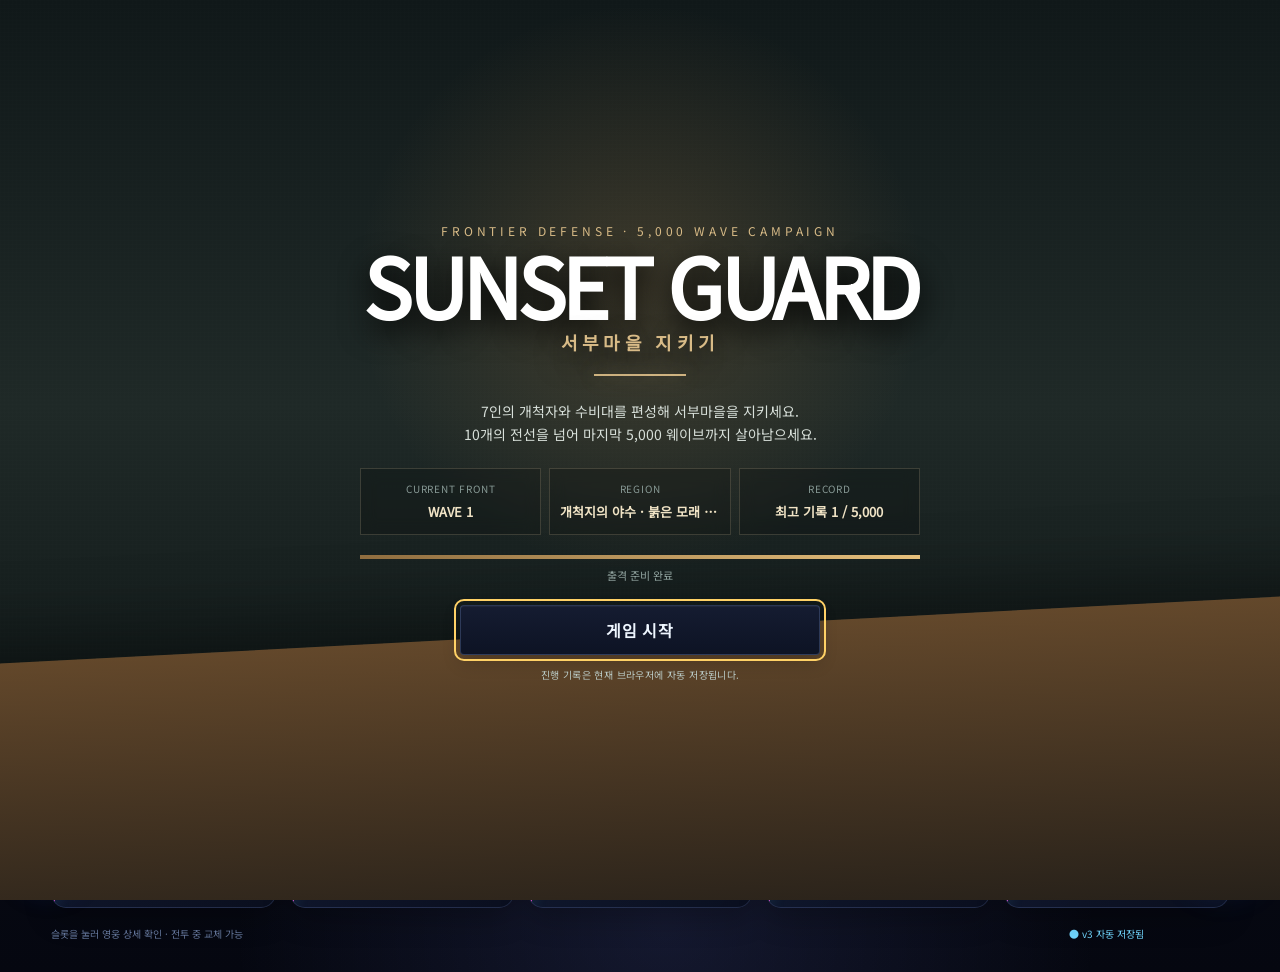
==== commit a617b27c: "feat: activate V12 image battle runtime" ====
--- a/index.html
+++ b/index.html
@@ -14,7 +14,10 @@
 <link rel="stylesheet" href="overhaul.css">
 <link rel="stylesheet" href="phase3.css">
 <link rel="stylesheet" href="phase3b.css">
+<link rel="stylesheet" href="phase5.css">
 <link rel="stylesheet" href="mobile-app.css">
+<link rel="stylesheet" href="v12-spectacle.css">
+<link rel="stylesheet" href="v12-live-fixes.css">
 </head>
 <body>
 <div id="bootGate" class="boot-gate" role="dialog" aria-modal="true" aria-labelledby="bootTitle">
@@ -35,7 +38,7 @@
   </div>
 </div>
 <header>
-  <a class="brand" href="#" aria-label="선셋 가드 홈"><span class="brandmark">✦</span><span>SUNSET GUARD<small>PIXEL PROTOTYPE · 서부마을 지키기</small></span></a>
+  <a class="brand" href="#" aria-label="선셋 가드 홈"><span class="brandmark">✦</span><span>SUNSET GUARD<small>V12 IMAGE BATTLE · 서부마을 지키기</small></span></a>
   <div class="wallet"><span class="currency"><i>◈</i><span id="gold">600</span><small>골드</small></span><span class="currency"><i>✧</i><span id="gems">120</span><small>보석</small></span><button id="settings" class="iconbtn" aria-label="설정 열기">⚙</button></div>
 </header>
 <main class="shell">
@@ -43,7 +46,7 @@
   <section class="battle" id="battle">
     <canvas id="canvas" width="1440" height="600" aria-label="왼쪽 마을을 지키는 자동 방어 전장"></canvas>
     <div class="battlehud"><div class="glass"><span class="eyebrow">SUNSET TOWN</span><div>마을 내구도 <b id="hptext"></b></div><div class="bar"><i id="hpbar"></i></div></div><div class="glass wavebox"><div><b id="wave">WAVE 0001</b><span id="progress"></span></div><div class="bar"><i id="wavebar"></i></div><small>우측의 적을 막아 마을을 지키세요</small></div></div>
-    <div class="phase" id="phase" role="status"></div><div id="assetStatus" class="asset-status">전장 준비 중…</div><div class="battle-caption">SUNSET COUNTY <span>PIXEL DEFENSE</span></div>
+    <div class="phase" id="phase" role="status"></div><div id="assetStatus" class="asset-status">전장 준비 중…</div><div class="battle-caption">SUNSET COUNTY <span>IMAGE DEFENSE</span></div>
   </section>
   <div class="bottomline"><div><span class="eyebrow">YOUR DEFENDERS</span><h2>마을 수비대 <span id="count">1 / 5 배치</span></h2></div><button id="formationLink" class="textbtn">전투 배치 변경 ↗</button></div>
   <div class="squad" id="squad"></div><footer><span>슬롯을 눌러 영웅 상세 확인 · 전투 중 교체 가능</span><span id="saveStatus">로컬 자동 저장</span></footer>
@@ -53,6 +56,6 @@
 <aside id="drawer" class="drawer" role="dialog" aria-modal="true" aria-labelledby="panelTitle" hidden><div class="drawhead"><div><div class="eyebrow" id="panelEnglish">HEROES</div><h2 id="panelTitle">영웅</h2></div><button id="close" aria-label="창 닫기" class="iconbtn">✕</button></div><div class="panelwallet">보유 재화 <b>◈ <span id="panelGold"></span></b><b>✧ <span id="panelGems"></span></b></div><div class="content" id="content"></div></aside>
 <div id="sessionGate" class="session-gate" hidden><div><span class="eyebrow">SUNSET GUARD</span><h1>다시 마을을 지켜주세요</h1><p>로컬 세션을 종료했습니다. 진행 기록은 보관되어 있습니다.</p><button id="resumeSession" class="primary">게스트로 계속하기</button></div></div>
 <div id="toast" class="toast" role="status" aria-live="polite"></div>
-<script src="assets.js"></script><script>window.PixelArt=PixelArt;</script><script src="phase2-art.js"></script><script src="game.js"></script><script src="campaign.js"></script><script src="phase2-combat.js"></script><script src="phase2-ui.js"></script><script src="phase3-equipment-pre.js"></script><script src="phase3-reference.js"></script><script src="phase3-equipment.js"></script><script src="phase3-polish.js"></script><script src="phase3b-progression.js"></script><script src="boot.js"></script><script src="mobile-app.js"></script>
+<script src="assets.js"></script><script>window.PixelArt=PixelArt;</script><script src="phase2-art.js"></script><script src="game.js"></script><script src="campaign.js"></script><script src="phase2-combat.js"></script><script src="phase2-ui.js"></script><script src="phase3-equipment-pre.js"></script><script src="phase3-reference.js"></script><script src="phase3-equipment.js"></script><script src="phase3-polish.js"></script><script src="phase3b-progression.js"></script><script src="phase5-combat.js"></script><script src="v12-assets-manifest.js"></script><script src="v12-project-runtime.js"></script><script src="v12-ui-bridge.js"></script><script src="boot.js"></script><script src="mobile-app.js"></script>
 </body>
 </html>
--- a/phase5.css
+++ b/phase5.css
@@ -0,0 +1,3 @@
+/* Phase 5 combat presentation controls */
+.phase5-settings{margin:16px 0;padding:14px;border:1px solid #806f4f55;border-radius:10px;background:#111f24}.phase5-quality{display:grid;grid-template-columns:repeat(4,1fr);gap:5px;margin:10px 0 12px}.phase5-quality button{min-height:32px;font-size:10px}.phase5-quality button.active,.phase5-settings .row button.active{border-color:#d8bb78;background:#5c4a2f;color:#fff0c9}.phase5-settings .row{margin-bottom:5px}.phase5-settings .help{margin:7px 0;color:#9eaaa7}
+@media(pointer:coarse){.force-landscape .phase5-settings{margin:7px 0!important;padding:8px!important}.force-landscape .phase5-quality{margin:5px 0 7px!important;gap:3px!important}.force-landscape .phase5-quality button{min-height:26px!important;padding:3px 5px!important;font-size:7px!important}.force-landscape .phase5-settings .help{font-size:7px!important;line-height:1.45!important}}
--- a/v12-spectacle.css
+++ b/v12-spectacle.css
@@ -0,0 +1,48 @@
+:root{
+  --bg:#060812!important;--panel:#0b1020!important;--line:#273456!important;
+  --gold:#ffd166!important;--muted:#94a4c7!important;--ink:#f7fbff!important;--green:#50f4c7!important;
+  --cyan:#54d8ff;--cyan2:#7b8cff;--magenta:#ff4fd8;--violet:#8b5cf6;--orange:#ff8a3d;--red:#ff416c;
+}
+body{
+  background:
+    radial-gradient(circle at 18% -5%,rgba(80,216,255,.18),transparent 28%),
+    radial-gradient(circle at 84% 8%,rgba(255,79,216,.12),transparent 26%),
+    radial-gradient(circle at 52% 95%,rgba(123,140,255,.13),transparent 38%),
+    linear-gradient(180deg,#070a14 0%,#090d18 48%,#050710 100%)!important;
+  color:#f7fbff!important;
+}
+body:before{content:"";position:fixed;inset:0;pointer-events:none;z-index:-1;background-image:linear-gradient(rgba(255,255,255,.016) 1px,transparent 1px),linear-gradient(90deg,rgba(255,255,255,.012) 1px,transparent 1px);background-size:42px 42px;mask-image:linear-gradient(to bottom,rgba(0,0,0,.7),transparent 78%)}
+header{background:linear-gradient(180deg,rgba(7,10,20,.96),rgba(7,10,20,.72))!important;border-bottom:1px solid rgba(84,216,255,.2)!important;box-shadow:0 10px 38px rgba(0,0,0,.28),0 1px 0 rgba(255,255,255,.03) inset;backdrop-filter:blur(18px)}
+.brand{color:#fff!important;text-shadow:0 0 24px rgba(84,216,255,.15)}
+.brandmark{color:#fff6cb!important;border-color:rgba(255,209,102,.5)!important;background:radial-gradient(circle,rgba(255,209,102,.18),rgba(255,79,216,.04) 65%,transparent 70%);box-shadow:0 0 28px rgba(255,209,102,.15),inset 0 0 18px rgba(255,255,255,.06)}
+.brand small{color:#8798bd!important}.wallet{gap:14px!important}.currency{padding:8px 13px;border:1px solid rgba(84,216,255,.16);border-radius:12px;background:linear-gradient(135deg,rgba(18,28,53,.8),rgba(12,17,32,.82));box-shadow:inset 0 1px rgba(255,255,255,.04),0 8px 24px rgba(0,0,0,.18)}
+.currency i{color:#ffd166!important;text-shadow:0 0 12px rgba(255,209,102,.5)}.currency small{color:#7f90b5!important}
+.eyebrow{color:#7fe8ff!important;text-shadow:0 0 14px rgba(84,216,255,.28)}
+h1{color:#fff!important;text-shadow:0 3px 20px rgba(84,216,255,.08)}.tagline{color:#9daed0!important}
+button{border:1px solid rgba(111,137,191,.3)!important;background:linear-gradient(180deg,#151c31,#0d1324)!important;color:#eef6ff!important;box-shadow:inset 0 1px rgba(255,255,255,.045),0 7px 18px rgba(0,0,0,.18)!important;transition:transform .16s ease,box-shadow .16s ease,border-color .16s ease,filter .16s ease!important}
+button:hover{border-color:rgba(84,216,255,.75)!important;filter:brightness(1.12);box-shadow:0 0 0 1px rgba(84,216,255,.08),0 9px 25px rgba(0,0,0,.24),0 0 22px rgba(84,216,255,.11)!important}button:active{transform:translateY(1px) scale(.985)!important}
+.battle-controls{gap:10px!important;padding:7px;border:1px solid rgba(84,216,255,.14);border-radius:15px;background:rgba(8,12,24,.7);box-shadow:inset 0 1px rgba(255,255,255,.035),0 12px 30px rgba(0,0,0,.2);backdrop-filter:blur(14px)}
+.live{position:relative;color:#50f4c7!important;font-weight:800!important;margin:0 8px 0 6px!important;text-shadow:0 0 12px rgba(80,244,199,.65);animation:uiLivePulse 1.6s ease-in-out infinite}
+#speed{min-width:96px;background:linear-gradient(135deg,rgba(26,153,214,.95),rgba(65,92,213,.96))!important;border-color:rgba(120,229,255,.72)!important;color:white!important;font-weight:800;letter-spacing:.3px;box-shadow:0 8px 26px rgba(33,147,255,.24),inset 0 1px rgba(255,255,255,.22)!important;text-shadow:0 1px 2px rgba(0,0,0,.25)}
+#speed:hover{box-shadow:0 10px 34px rgba(33,147,255,.36),0 0 24px rgba(84,216,255,.18),inset 0 1px rgba(255,255,255,.26)!important}
+#pause{min-width:112px;background:linear-gradient(135deg,rgba(255,79,152,.96),rgba(139,92,246,.96))!important;border-color:rgba(255,145,220,.72)!important;color:white!important;font-weight:800;box-shadow:0 8px 26px rgba(255,68,170,.2),inset 0 1px rgba(255,255,255,.22)!important;text-shadow:0 1px 2px rgba(0,0,0,.25)}
+#pause:hover{box-shadow:0 10px 34px rgba(255,79,216,.3),0 0 24px rgba(255,79,216,.15),inset 0 1px rgba(255,255,255,.26)!important}
+.battle{border:1px solid rgba(92,215,255,.28)!important;border-radius:18px!important;background:#101526!important;box-shadow:0 28px 80px rgba(0,0,0,.46),0 0 0 1px rgba(255,255,255,.025) inset,0 0 50px rgba(52,120,255,.06)!important}
+.battle:after{content:"";position:absolute;inset:0;pointer-events:none;border-radius:18px;box-shadow:inset 0 0 80px rgba(0,0,0,.22),inset 0 1px rgba(255,255,255,.05)}
+.battlehud{top:17px!important;left:17px!important;right:17px!important;gap:12px}.glass{min-width:250px!important;padding:14px 17px!important;border-radius:14px!important;background:linear-gradient(135deg,rgba(10,17,34,.86),rgba(13,24,45,.74))!important;border:1px solid rgba(96,211,255,.24)!important;box-shadow:inset 0 1px rgba(255,255,255,.05),0 12px 34px rgba(0,0,0,.22),0 0 24px rgba(84,216,255,.055);backdrop-filter:blur(18px)!important}
+.glass:first-child{border-color:rgba(80,244,199,.24)!important}.glass b{color:#fff!important;font-weight:800!important}.glass .eyebrow{color:#72f0d0!important}.bar{height:7px!important;border-radius:99px!important;background:rgba(2,5,14,.76)!important;box-shadow:inset 0 1px 4px rgba(0,0,0,.75),0 1px rgba(255,255,255,.04)!important;overflow:visible!important}.bar i{border-radius:99px!important;background:linear-gradient(90deg,#23d7a7,#62ffd4)!important;box-shadow:0 0 13px rgba(80,244,199,.65),0 0 3px rgba(255,255,255,.85) inset!important;position:relative}.bar i:after{content:"";position:absolute;right:0;top:50%;width:8px;height:8px;border-radius:50%;background:#eafff9;transform:translate(45%,-50%);box-shadow:0 0 12px #71ffd8}
+.wavebox{border-color:rgba(255,209,102,.34)!important;background:linear-gradient(135deg,rgba(28,18,39,.88),rgba(13,21,45,.84))!important;box-shadow:inset 0 1px rgba(255,255,255,.06),0 12px 34px rgba(0,0,0,.23),0 0 28px rgba(255,79,216,.055)!important}
+#wave{font-size:17px!important;font-weight:900!important;letter-spacing:1.2px;background:linear-gradient(90deg,#fff0a9,#ffd166 38%,#ff8fd8 72%,#7fe8ff);-webkit-background-clip:text;background-clip:text;color:transparent!important;filter:drop-shadow(0 0 10px rgba(255,209,102,.22))}
+#wavebar{background:linear-gradient(90deg,#ffd166,#ff8a3d 38%,#ff4fd8 70%,#54d8ff)!important;background-size:180% 100%!important;animation:waveGlow 2.3s linear infinite;box-shadow:0 0 16px rgba(255,79,216,.42)!important}.wavebox small{color:#9eaed0!important}.phase{font-size:28px!important;font-weight:950!important;letter-spacing:.8px;color:#fff!important;text-shadow:0 0 8px rgba(255,255,255,.5),0 0 22px rgba(84,216,255,.45),0 5px 24px rgba(0,0,0,.6)!important}
+.bottomline{margin-top:24px!important}.bottomline h2{font-size:19px!important;color:#fff!important}.bottomline h2 span{padding:3px 8px;border-radius:999px;background:rgba(84,216,255,.08);border:1px solid rgba(84,216,255,.14);color:#9adff2!important}.textbtn{color:#7fe8ff!important;text-shadow:0 0 12px rgba(84,216,255,.18)}
+.squad{gap:14px!important}.slot{height:108px!important;border-radius:15px!important;border:1px solid rgba(108,130,190,.23)!important;background:linear-gradient(135deg,rgba(18,26,50,.94),rgba(10,15,31,.96))!important;box-shadow:inset 0 1px rgba(255,255,255,.04),0 12px 28px rgba(0,0,0,.22)!important}.slot:before{content:"";position:absolute;left:0;top:0;bottom:0;width:3px;background:linear-gradient(#54d8ff,#8b5cf6,#ff4fd8);box-shadow:0 0 14px rgba(84,216,255,.35)}.slot:hover{border-color:rgba(84,216,255,.52)!important;box-shadow:inset 0 1px rgba(255,255,255,.06),0 14px 34px rgba(0,0,0,.28),0 0 22px rgba(84,216,255,.09)!important}.slot strong{font-size:15px!important;color:#fff!important}.slot small{color:#8fa2c8!important}.slot .power{color:#ffd166!important;font-weight:800;text-shadow:0 0 10px rgba(255,209,102,.2)}.slot em{color:#7fe8ff!important}.empty-icon{color:#54d8ff!important;text-shadow:0 0 20px rgba(84,216,255,.3)}
+.menu-toggle{background:conic-gradient(from 210deg,#54d8ff,#7b8cff,#ff4fd8,#ffd166,#54d8ff)!important;color:#070a13!important;border:2px solid rgba(255,255,255,.85)!important;box-shadow:0 10px 38px rgba(66,123,255,.24),0 0 28px rgba(255,79,216,.16),inset 0 0 0 5px rgba(7,10,20,.18)!important;animation:menuAura 3.4s ease-in-out infinite}.menu-toggle:hover{filter:brightness(1.12) saturate(1.15)}
+.launcher nav{background:linear-gradient(145deg,rgba(10,15,30,.96),rgba(15,20,39,.94))!important;border:1px solid rgba(84,216,255,.22)!important;border-radius:18px!important;box-shadow:0 20px 65px rgba(0,0,0,.48),0 0 32px rgba(84,216,255,.06)!important;backdrop-filter:blur(18px)}.quick-item{border-radius:12px!important;background:linear-gradient(145deg,rgba(26,37,68,.88),rgba(12,18,35,.94))!important;border:1px solid rgba(105,130,190,.2)!important}.quick-item svg{color:#7fe8ff!important;filter:drop-shadow(0 0 7px rgba(84,216,255,.35))}.quick-item[data-ui-theme="hero"]{background:linear-gradient(145deg,rgba(92,53,180,.5),rgba(21,25,54,.95))!important;border-color:rgba(177,124,255,.36)!important}.quick-item[data-ui-theme="hero"] svg{color:#cf9cff!important}.quick-item[data-ui-theme="shop"] svg{color:#ffd166!important}.quick-item[data-ui-theme="town"] svg{color:#62ffd4!important}
+.scrim{background:rgba(2,5,13,.67)!important;backdrop-filter:blur(7px)!important}.drawer{background:linear-gradient(145deg,rgba(12,17,34,.985),rgba(7,11,24,.985))!important;border:1px solid rgba(92,215,255,.22)!important;border-radius:20px!important;box-shadow:0 28px 110px rgba(0,0,0,.7),0 0 50px rgba(84,216,255,.05)!important}.drawhead{border-bottom:1px solid rgba(84,216,255,.08)}.panelwallet{border-color:rgba(84,216,255,.1)!important;color:#91a3c7!important}.panelwallet b{color:#ffd166!important;text-shadow:0 0 10px rgba(255,209,102,.15)}
+.notice{background:linear-gradient(135deg,rgba(84,216,255,.06),rgba(139,92,246,.055))!important;border-color:rgba(84,216,255,.16)!important;color:#b7c7e4!important;border-radius:12px!important}.hero-grid{gap:12px!important}.hero-card{border-radius:15px!important;border:1px solid rgba(113,139,205,.2)!important;background:linear-gradient(160deg,#151d35,#0b1021)!important;box-shadow:0 12px 30px rgba(0,0,0,.23)!important;transition:transform .18s ease,border-color .18s ease,box-shadow .18s ease!important}.hero-card:hover{transform:translateY(-2px);border-color:rgba(84,216,255,.48)!important;box-shadow:0 18px 38px rgba(0,0,0,.3),0 0 24px rgba(84,216,255,.08)!important}.hero-card .art{background:radial-gradient(ellipse at 50% 82%,rgba(139,92,246,.4),rgba(84,216,255,.09) 38%,#0a1020 72%)!important}.hero-card .art:after{content:"";position:absolute;inset:auto 0 0;height:46%;background:linear-gradient(transparent,rgba(6,8,18,.62));pointer-events:none}.hero-card strong{color:#fff!important;font-size:14px!important}.hero-card small{color:#91a3c7!important}.hero-card .power,.hero-profile .cp{color:#ffd166!important;font-weight:800;text-shadow:0 0 11px rgba(255,209,102,.2)}.hero-profile{border-color:rgba(84,216,255,.2)!important;background:radial-gradient(circle at 8% 40%,rgba(139,92,246,.18),transparent 34%),linear-gradient(135deg,rgba(17,26,51,.9),rgba(10,15,30,.94))!important;border-radius:16px!important}
+.primary,button.active{background:linear-gradient(135deg,#ffd166,#ff9f43)!important;color:#17100a!important;border-color:#ffe59c!important;font-weight:900!important;box-shadow:0 8px 24px rgba(255,170,64,.2),inset 0 1px rgba(255,255,255,.35)!important}
+footer{color:#66799e!important}#saveStatus{color:#71d7ff!important}
+@keyframes uiLivePulse{0%,100%{opacity:.72;text-shadow:0 0 8px rgba(80,244,199,.35)}50%{opacity:1;text-shadow:0 0 18px rgba(80,244,199,.9)}}
+@keyframes waveGlow{0%{background-position:0 0}100%{background-position:180% 0}}
+@keyframes menuAura{0%,100%{box-shadow:0 10px 38px rgba(66,123,255,.2),0 0 22px rgba(255,79,216,.12),inset 0 0 0 5px rgba(7,10,20,.18)}50%{box-shadow:0 12px 42px rgba(66,123,255,.32),0 0 36px rgba(255,79,216,.22),inset 0 0 0 5px rgba(7,10,20,.18)}}
+@media (prefers-reduced-motion:reduce){.live,#wavebar,.menu-toggle{animation:none!important}}
--- a/v12-live-fixes.css
+++ b/v12-live-fixes.css
@@ -0,0 +1,14 @@
+/* V12 live overrides: latest mobile combat layout */
+#pause{display:none!important}
+.battle-controls{position:absolute!important;left:18px!important;bottom:18px!important;top:auto!important;right:auto!important;z-index:14!important;padding:0!important;background:transparent!important;border:0!important;box-shadow:none!important}
+.battle-controls .live{display:none!important}
+#speed{width:62px!important;height:62px!important;min-width:62px!important;min-height:62px!important;padding:0!important;border-radius:50%!important;display:flex!important;align-items:center!important;justify-content:center!important;font-size:0!important;background:radial-gradient(circle at 30% 25%,#7ad8ff 0,#3f88ff 45%,#5539ec 100%)!important;border:2px solid rgba(255,255,255,.42)!important;box-shadow:0 10px 26px rgba(24,45,110,.45),0 0 20px rgba(84,216,255,.28),inset 0 2px 8px rgba(255,255,255,.22)!important}
+#speed:after{content:'x1';font:900 18px/1 system-ui,-apple-system,Segoe UI,sans-serif;color:#fff;text-shadow:0 2px 8px #001}
+#speed[data-v12-speed='2']:after{content:'x2'}#speed[data-v12-speed='3']:after{content:'x3'}
+.wavebox{position:relative!important;overflow:visible!important}
+#v12BossBar{position:absolute;left:0;right:0;top:calc(100% + 10px);height:31px;padding-top:14px;pointer-events:none}
+#v12BossBar[hidden]{display:none!important}
+#v12BossBar span{position:absolute;top:0;left:2px;right:2px;text-align:left;font:900 9px/1 system-ui,sans-serif;letter-spacing:.12em;color:#ffd5d5;text-shadow:0 2px 8px #000}
+#v12BossBar:before{content:'';position:absolute;left:0;right:0;bottom:0;height:12px;border-radius:999px;background:rgba(38,2,7,.9);border:1px solid rgba(255,104,104,.48);box-shadow:0 4px 18px rgba(0,0,0,.38),inset 0 0 4px #000}
+#v12BossBar i{position:absolute;left:1px;bottom:1px;height:10px;border-radius:999px;background:linear-gradient(90deg,#780000,#d20818 45%,#ff3345 75%,#ff7a87);box-shadow:0 0 16px rgba(255,45,65,.5);transition:width .12s linear}
+@media(max-width:900px){#speed{width:52px!important;height:52px!important;min-width:52px!important;min-height:52px!important}#speed:after{font-size:15px}.battle-controls{left:12px!important;bottom:12px!important}}
